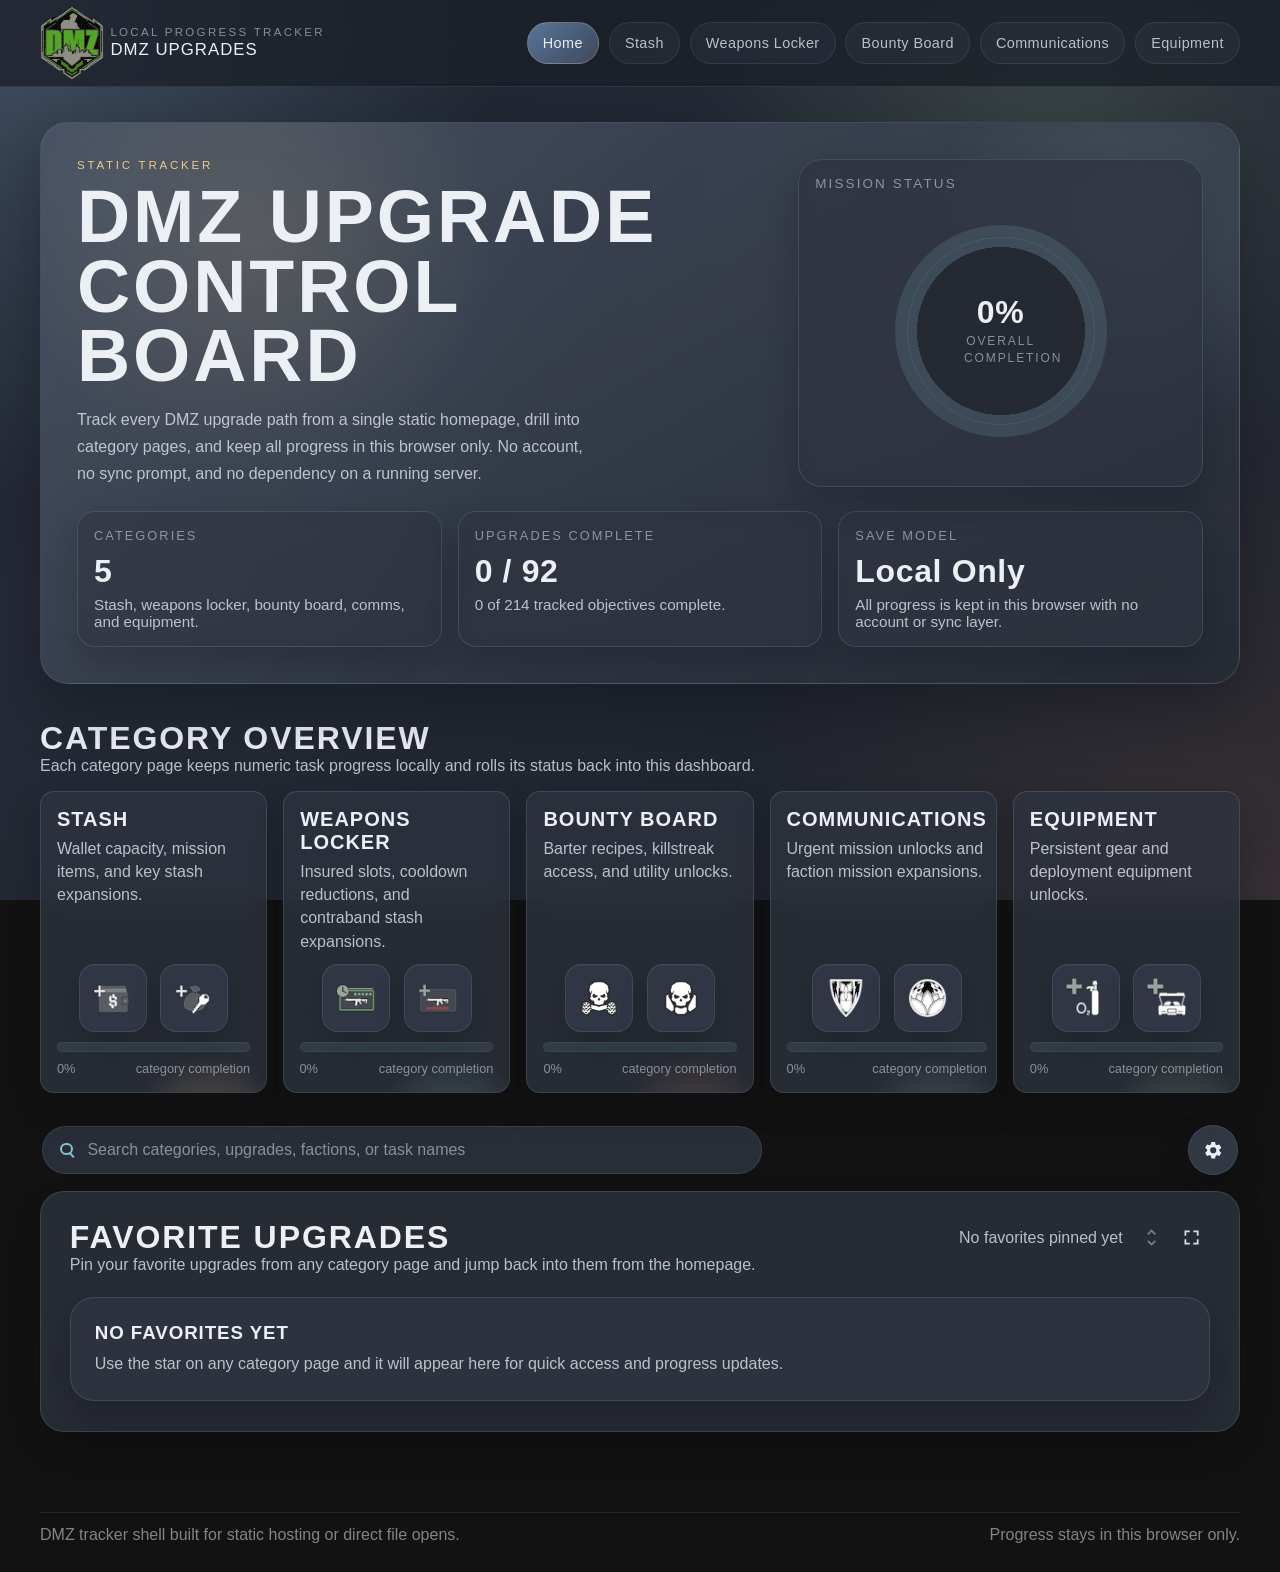
==== docs/index.html @ 74cd2156 "Add category overview section to enhance dashboard information" ====
<!doctype html>
<html lang="en">
  <head>
    <meta charset="utf-8">
    <meta name="viewport" content="width=device-width, initial-scale=1">
    <title>DMZ Upgrades Tracker</title>
    <meta name="description" content="Static DMZ upgrades tracker with local-only progress saved in localStorage.">
    <link rel="icon" type="image/png" href="./assets/images/dmz-logo-cropped.png">
    <link rel="stylesheet" href="./assets/styles.css">
    <script src="./assets/data/dmz-upgrades.js" defer></script>
    <script src="./assets/js/storage.js" defer></script>
    <script src="./assets/js/shared.js" defer></script>
    <script src="./assets/js/settings.js" defer></script>
    <script src="./assets/js/home.js" defer></script>
  </head>
  <body data-page="home">
    <div class="site-shell">
      <header class="site-header">
        <div class="shell-inner site-header__bar">
          <a class="brand" href="./index.html">
            <div class="brand__mark"><img src="./assets/images/dmz-logo-cropped.png" alt=""></div>
            <div>
              <p class="brand__eyebrow">Local progress tracker</p>
              <p class="brand__title">DMZ Upgrades</p>
            </div>
          </a>
          <nav class="site-nav" aria-label="Primary">
            <a class="site-nav__link is-active" href="./index.html">Home</a>
            <a class="site-nav__link" href="./stash.html">Stash</a>
            <a class="site-nav__link" href="./weapons-locker.html">Weapons Locker</a>
            <a class="site-nav__link" href="./bounty-board.html">Bounty Board</a>
            <a class="site-nav__link" href="./communications.html">Communications</a>
            <a class="site-nav__link" href="./equipment.html">Equipment</a>
          </nav>
        </div>
      </header>

      <main class="page">
        <div class="shell-inner">
          <section class="hero">
            <div class="hero__grid">
              <div>
                <p class="eyebrow">Static tracker</p>
                <h1 class="hero__title">DMZ Upgrade Control Board</h1>
                <p class="hero__copy">Track every DMZ upgrade path from a single static homepage, drill into category pages, and keep all progress in this browser only. No account, no sync prompt, and no dependency on a running server.</p>
              </div>
              <aside class="hero__panel">
                <p class="hero__panel-title">Mission status</p>
                <div id="overallMeter" class="meter"></div>
              </aside>
            </div>
            <div id="metricGrid" class="metric-grid"></div>
          </section>

          <section>
            <div class="section-heading">
              <div>
                <h2 class="section-heading__title">Category overview</h2>
                <p class="section-heading__copy">Each category page keeps numeric task progress locally and rolls its status back into this dashboard.</p>
              </div>
            </div>
            <div id="categoryGrid" class="category-grid"></div>
          </section>

          <div class="toolbar">
            <div class="toolbar__group">
              <label class="search-field" for="homeSearch">
                <span class="search-field__icon" aria-hidden="true"></span>
                <span class="visually-hidden">Search upgrades</span>
                <input id="homeSearch" type="search" placeholder="Search categories, upgrades, factions, or task names">
              </label>
            </div>
            <div class="toolbar__group">
              <button id="settingsButton" class="settings-trigger" type="button" aria-label="Open progress settings" aria-controls="settingsDialog" aria-haspopup="dialog">
                <span class="settings-trigger__icon" aria-hidden="true">
                  <svg viewBox="0 0 24 24" focusable="false">
                    <path d="M19.14 12.94c.04-.31.06-.63.06-.94s-.02-.63-.06-.94l2.03-1.58a.48.48 0 0 0 .11-.61l-1.92-3.32a.49.49 0 0 0-.58-.22l-2.39.96a7.03 7.03 0 0 0-1.63-.94L14.4 2.8a.49.49 0 0 0-.48-.38h-3.84a.49.49 0 0 0-.48.38l-.36 2.55c-.58.23-1.13.54-1.63.94l-2.39-.96a.49.49 0 0 0-.58.22L2.72 8.87a.48.48 0 0 0 .11.61l2.03 1.58c-.04.31-.06.63-.06.94s.02.63.06.94l-2.03 1.58a.48.48 0 0 0-.11.61l1.92 3.32c.13.22.39.31.58.22l2.39-.96c.5.4 1.05.72 1.63.94l.36 2.55c.04.24.24.38.48.38h3.84c.24 0 .44-.14.48-.38l.36-2.55c.58-.23 1.13-.54 1.63-.94l2.39.96c.19.09.45 0 .58-.22l1.92-3.32a.48.48 0 0 0-.11-.61l-2.03-1.58ZM12 15.6A3.6 3.6 0 1 1 12 8.4a3.6 3.6 0 0 1 0 7.2Z"></path>
                  </svg>
                </span>
              </button>
            </div>
          </div>

          <section class="panel favorites-panel">
            <div class="panel__header">
              <div>
                <h2 class="section-heading__title">Favorite upgrades</h2>
                <p class="section-heading__copy">Pin your favorite upgrades from any category page and jump back into them from the homepage.</p>
              </div>
              <div class="panel__header-actions">
                <div class="favorites-panel__search">
                  <label class="search-field" for="favoritesSearch">
                    <span class="search-field__icon" aria-hidden="true"></span>
                    <span class="visually-hidden">Search favorite upgrades</span>
                    <input id="favoritesSearch" type="search" placeholder="Search favorite upgrades, factions, or task names">
                  </label>
                </div>
                <p id="favoritesMeta" class="panel__copy"></p>
                <div id="favoritesPanelActions" class="panel__actions">
                  <button id="favoritesToggleAllButton" class="settings-trigger toggle-details-button" type="button" aria-controls="favoritesGrid" aria-label="Expand all visible favorite cards" title="Expand all visible favorite cards" data-state="expand">
                    <span class="settings-trigger__icon toggle-details-button__icon" aria-hidden="true">
                      <svg viewBox="0 0 24 24" focusable="false">
                        <path class="toggle-details-button__icon-expand" d="M12 5.41 15.59 9 17 7.59 12 2.59 7 7.59 8.41 9 12 5.41Zm0 13.18L8.41 15 7 16.41l5 5 5-5L15.59 15 12 18.59Z"></path>
                        <path class="toggle-details-button__icon-collapse" d="M7.56994 5.00001L6.50928 6.06067L11.9999 11.5536L17.4906 6.06067L16.43 5.00001L11.9999 9.43186L7.56994 5.00001ZM16.4298 19L17.4905 17.9394L11.9999 12.4465L6.5094 17.9394L7.57006 19L11.9999 14.5683L16.4298 19Z"></path>
                      </svg>
                    </span>
                  </button>
                  <button id="favoritesFullscreenButton" class="settings-trigger settings-trigger--fullscreen" type="button" aria-label="Toggle expanded favorites view" aria-controls="favoritesGrid" aria-pressed="false">
                    <span class="settings-trigger__icon" aria-hidden="true">
                      <svg viewBox="0 0 24 24" focusable="false">
                        <path d="M4 10V4h6v2H6v4H4Zm10-6h6v6h-2V6h-4V4ZM4 14h2v4h4v2H4v-6Zm14 4v-4h2v6h-6v-2h4Z"></path>
                      </svg>
                    </span>
                  </button>
                  <button id="favoritesLayoutButton" class="settings-trigger settings-trigger--layout" type="button" aria-label="Open fullscreen layout settings" title="Open fullscreen layout settings" aria-controls="favoritesLayoutDialog" aria-haspopup="dialog">
                    <span class="settings-trigger__icon" aria-hidden="true">
                      <svg viewBox="0 0 24 24" focusable="false">
                        <path d="M19.4 13c.05-.33.08-.66.08-1s-.03-.67-.08-1l2.11-1.65a.5.5 0 0 0 .12-.64l-2-3.46a.5.5 0 0 0-.61-.22l-2.48 1c-.52-.42-1.09-.75-1.7-.99l-.38-2.65a.5.5 0 0 0-.49-.39h-4a.5.5 0 0 0-.49.39l-.38 2.65c-.61.24-1.18.57-1.7.99l-2.48-1a.5.5 0 0 0-.61.22l-2 3.46a.5.5 0 0 0 .12.64L4.6 11c-.05.33-.08.66-.08 1s.03.67.08 1l-2.11 1.65a.5.5 0 0 0-.12.64l2 3.46c.14.24.43.34.68.23l2.48-1c.52.42 1.09.75 1.7.99l.38 2.65c.04.24.25.39.49.39h4c.24 0 .45-.15.49-.39l.38-2.65c.61-.24 1.18-.57 1.7-.99l2.48 1c.25.11.54.01.68-.23l2-3.46a.5.5 0 0 0-.12-.64L19.4 13ZM12 15.5A3.5 3.5 0 1 1 12 8.5a3.5 3.5 0 0 1 0 7Z"></path>
                      </svg>
                    </span>
                  </button>
                </div>
              </div>
            </div>
            <div id="favoritesGrid" class="match-grid"></div>
          </section>

          <section id="searchResultsSection" class="panel" hidden>
            <div class="panel__header">
              <div>
                <h2 class="section-heading__title">Search results</h2>
                <p class="section-heading__copy">Jump directly to the matching upgrade card.</p>
              </div>
              <p id="searchResultsMeta" class="panel__copy"></p>
            </div>
            <div id="searchResults" class="match-grid"></div>
          </section>

          <noscript class="no-script">This tracker needs JavaScript to render the data and save your local progress.</noscript>
        </div>
      </main>

      <footer class="footer">
        <div class="shell-inner footer__inner">
          <div>DMZ tracker shell built for static hosting or direct file opens.</div>
          <div>Progress stays in this browser only.</div>
        </div>
      </footer>
    </div>
  </body>
</html>
---- docs/assets/styles.css ----
:root {
  --nord0: #2e3440;
  --nord1: #3b4252;
  --nord2: #434c5e;
  --nord3: #4c566a;
  --nord4: #d8dee9;
  --nord5: #e5e9f0;
  --nord6: #eceff4;
  --nord7: #8fbcbb;
  --nord8: #88c0d0;
  --nord9: #81a1c1;
  --nord10: #5e81ac;
  --nord11: #bf616a;
  --nord12: #d08770;
  --nord13: #ebcb8b;
  --nord14: #a3be8c;
  --nord15: #b48ead;
  --panel: rgba(46, 52, 64, 0.76);
  --panel-strong: rgba(41, 46, 56, 0.9);
  --panel-outline: rgba(136, 192, 208, 0.18);
  --text-main: var(--nord6);
  --text-soft: rgba(229, 233, 240, 0.78);
  --text-muted: rgba(216, 222, 233, 0.56);
  --success: var(--nord14);
  --warning: var(--nord13);
  --danger: var(--nord11);
  --shadow-lg: 0 20px 60px rgba(11, 14, 21, 0.42);
  --shadow-md: 0 16px 32px rgba(11, 14, 21, 0.24);
  --radius-lg: 24px;
  --radius-md: 18px;
  --radius-sm: 12px;
  --header-height: 86px;
}

* {
  box-sizing: border-box;
}

html {
  color-scheme: dark;
  scroll-behavior: smooth;
}

body {
  margin: 0;
  min-height: 100vh;
  color: var(--text-main);
  font-family: Bahnschrift, "Segoe UI Variable", "Segoe UI", sans-serif;
  background:
    radial-gradient(circle at top left, rgba(129, 161, 193, 0.34), transparent 32%),
    radial-gradient(circle at 82% 18%, rgba(163, 190, 140, 0.18), transparent 28%),
    radial-gradient(circle at bottom right, rgba(208, 135, 112, 0.14), transparent 36%),
    linear-gradient(155deg, #1f2530 0%, #252b37 42%, #1c2028 100%);
  background-attachment: fixed;
}

body::before {
  content: "";
  position: fixed;
  inset: 0;
  pointer-events: none;
  background:
    linear-gradient(rgba(255, 255, 255, 0.025) 1px, transparent 1px),
    linear-gradient(90deg, rgba(255, 255, 255, 0.025) 1px, transparent 1px);
  background-size: 30px 30px;
  mask-image: radial-gradient(circle at center, black 42%, transparent 92%);
  opacity: 0.24;
}

a {
  color: inherit;
  text-decoration: none;
}

button,
input {
  font: inherit;
}

button {
  cursor: pointer;
}

img {
  max-width: 100%;
}

.site-shell {
  position: relative;
  z-index: 1;
}

.shell-inner {
  width: min(1200px, calc(100vw - 2rem));
  margin: 0 auto;
}

.site-header {
  position: sticky;
  top: 0;
  z-index: 40;
  backdrop-filter: blur(18px);
  background: rgba(25, 30, 38, 0.72);
  border-bottom: 1px solid rgba(136, 192, 208, 0.14);
}

.site-header__bar {
  min-height: var(--header-height);
  display: flex;
  align-items: center;
  justify-content: space-between;
  gap: 1rem;
}

.brand {
  display: flex;
  align-items: center;
  gap: 0.4rem;
}

.brand__mark {
  width: 64px;
  height: 75px;
  display: flex;
  align-items: center;
  justify-content: center;
  flex-shrink: 0;
}

.brand__mark img {
  display: block;
  width: 100%;
  height: 100%;
  object-fit: contain;
}

.brand__eyebrow {
  margin: 0;
  font-size: 0.72rem;
  letter-spacing: 0.2em;
  text-transform: uppercase;
  color: var(--text-muted);
}

.brand__title {
  margin: 0.1rem 0 0;
  font-size: 1.05rem;
  letter-spacing: 0.06em;
  text-transform: uppercase;
}

.site-nav {
  display: flex;
  flex-wrap: wrap;
  justify-content: flex-end;
  gap: 0.6rem;
}

.site-nav__link {
  padding: 0.75rem 0.95rem;
  border-radius: 999px;
  border: 1px solid rgba(136, 192, 208, 0.12);
  color: var(--text-soft);
  font-size: 0.9rem;
  letter-spacing: 0.03em;
  background: rgba(59, 66, 82, 0.26);
  transition: transform 0.2s ease, border-color 0.2s ease, background 0.2s ease;
}

.site-nav__link:hover,
.site-nav__link:focus-visible {
  transform: translateY(-1px);
  border-color: rgba(143, 188, 187, 0.42);
  background: rgba(67, 76, 94, 0.72);
  outline: none;
}

.site-nav__link.is-active {
  background: linear-gradient(135deg, rgba(94, 129, 172, 0.88), rgba(67, 76, 94, 0.94));
  color: var(--nord6);
  border-color: rgba(235, 203, 139, 0.26);
}

.nav-toggle {
  display: none;
  width: 3rem;
  height: 3rem;
  padding: 0;
  border: 1px solid rgba(136, 192, 208, 0.16);
  border-radius: 16px;
  align-items: center;
  justify-content: center;
  color: var(--text-main);
  background: rgba(59, 66, 82, 0.82);
  box-shadow: var(--shadow-md);
  transition: transform 0.18s ease, border-color 0.18s ease, background 0.18s ease, box-shadow 0.18s ease;
}

.nav-toggle:hover,
.nav-toggle:focus-visible {
  transform: translateY(-1px);
  border-color: rgba(143, 188, 187, 0.42);
  background: rgba(67, 76, 94, 0.94);
  box-shadow: 0 18px 32px rgba(11, 14, 21, 0.28);
  outline: none;
}

.nav-toggle__bars {
  width: 1.15rem;
  display: grid;
  gap: 0.26rem;
}

.nav-toggle__bars span {
  display: block;
  width: 100%;
  height: 2px;
  border-radius: 999px;
  background: currentColor;
  transition: transform 0.18s ease, opacity 0.18s ease;
}

.site-header.is-nav-open .nav-toggle__bars span:nth-child(1) {
  transform: translateY(0.39rem) rotate(45deg);
}

.site-header.is-nav-open .nav-toggle__bars span:nth-child(2) {
  opacity: 0;
}

.site-header.is-nav-open .nav-toggle__bars span:nth-child(3) {
  transform: translateY(-0.39rem) rotate(-45deg);
}

.page {
  padding: 2.2rem 0 4rem;
}

body.is-favorites-fullscreen .page {
  padding: 1.2rem 0 1.5rem;
}

body.is-favorites-fullscreen .page > .shell-inner {
  width: calc(100vw - 1rem);
  max-width: none;
}

body.is-favorites-fullscreen .page > .shell-inner > section:not(.favorites-panel) {
  display: none;
}

body.is-favorites-fullscreen .footer {
  display: none;
}

.hero {
  position: relative;
  overflow: hidden;
  padding: 2.25rem;
  border-radius: calc(var(--radius-lg) + 4px);
  background:
    linear-gradient(150deg, rgba(67, 76, 94, 0.9), rgba(37, 42, 52, 0.92)),
    linear-gradient(90deg, rgba(136, 192, 208, 0.18), rgba(235, 203, 139, 0.08));
  border: 1px solid rgba(136, 192, 208, 0.18);
  box-shadow: var(--shadow-lg);
  animation: rise-in 0.65s ease both;
}

.hero::after {
  content: "";
  position: absolute;
  inset: 0;
  background:
    radial-gradient(circle at 18% 22%, rgba(235, 203, 139, 0.14), transparent 22%),
    radial-gradient(circle at 92% 18%, rgba(143, 188, 187, 0.16), transparent 18%),
    linear-gradient(120deg, rgba(255, 255, 255, 0.04), transparent 48%);
  pointer-events: none;
}

.hero__grid {
  position: relative;
  z-index: 1;
  display: grid;
  grid-template-columns: minmax(0, 1.55fr) minmax(280px, 0.9fr);
  gap: 1.5rem;
}

.eyebrow {
  margin: 0;
  color: var(--nord13);
  text-transform: uppercase;
  letter-spacing: 0.24em;
  font-size: 0.72rem;
}

.hero__title {
  margin: 0.7rem 0 0;
  max-width: 16ch;
  font-size: clamp(2.4rem, 6vw, 4.6rem);
  line-height: 0.94;
  letter-spacing: 0.04em;
  text-transform: uppercase;
}

.hero__copy {
  max-width: 58ch;
  margin: 1rem 0 0;
  color: var(--text-soft);
  font-size: 1rem;
  line-height: 1.7;
}

.hero__note {
  display: inline-flex;
  margin-top: 1.25rem;
  padding: 0.55rem 0.8rem;
  border-radius: 999px;
  background: rgba(191, 97, 106, 0.1);
  border: 1px solid rgba(191, 97, 106, 0.22);
  font-size: 0.85rem;
  color: var(--text-soft);
}

.hero__panel,
.panel,
.metric-card,
.category-card,
.group-card,
.match-card,
.empty-state {
  background: var(--panel);
  border: 1px solid var(--panel-outline);
  box-shadow: var(--shadow-md);
  backdrop-filter: blur(14px);
}

.hero__panel {
  padding: 1rem;
  border-radius: var(--radius-lg);
  display: grid;
  align-content: start;
  align-self: start;
}

body[data-page="home"] .hero__panel {
  align-self: stretch;
  grid-template-rows: auto 1fr;
  justify-items: center;
}

body[data-page="home"] .hero__panel-title {
  justify-self: start;
}

body[data-page="home"] .hero__panel .meter {
  align-self: center;
  margin: 0 auto;
}

.hero__panel-title,
.panel__title,
.group-card__title {
  margin: 0;
  font-size: 0.84rem;
  letter-spacing: 0.16em;
  text-transform: uppercase;
  color: var(--text-muted);
}

.hero__panel-copy,
.panel__copy {
  margin: 0;
  line-height: 1.6;
  color: var(--text-soft);
}

.meter {
  --progress: 0%;
  position: relative;
  width: min(100%, 212px);
  aspect-ratio: 1;
  margin: 0 auto;
  border-radius: 50%;
  display: grid;
  place-items: center;
  background:
    radial-gradient(circle at center, rgba(36, 41, 50, 0.98) 0 56%, transparent 56% 100%),
    conic-gradient(var(--nord13) var(--progress), rgba(136, 192, 208, 0.16) 0);
}

.meter::before {
  content: "";
  position: absolute;
  inset: 12px;
  border-radius: 50%;
  border: 1px solid rgba(136, 192, 208, 0.12);
}

.meter__content {
  position: relative;
  z-index: 1;
  width: min(72%, 150px);
  display: grid;
  justify-items: center;
  gap: 0.35rem;
  text-align: center;
}

.meter__value {
  font-size: 2rem;
  font-weight: 700;
  line-height: 1;
  letter-spacing: 0.02em;
}

.meter__label {
  display: block;
  max-width: 11ch;
  color: var(--text-muted);
  font-size: 0.75rem;
  line-height: 1.35;
  letter-spacing: 0.16em;
  text-transform: uppercase;
}

.metric-grid {
  display: grid;
  grid-template-columns: repeat(3, minmax(0, 1fr));
  gap: 1rem;
  margin-top: 1.5rem;
}

.metric-card {
  padding: 1rem;
  border-radius: var(--radius-md);
  animation: rise-in 0.6s ease both;
}

.metric-card:nth-child(2) {
  animation-delay: 0.06s;
}

.metric-card:nth-child(3) {
  animation-delay: 0.12s;
}

.metric-card__label {
  display: block;
  margin-bottom: 0.6rem;
  color: var(--text-muted);
  font-size: 0.8rem;
  text-transform: uppercase;
  letter-spacing: 0.16em;
}

.metric-card__value {
  font-size: clamp(1.5rem, 3vw, 2rem);
  font-weight: 700;
  letter-spacing: 0.02em;
}

.metric-card__detail {
  margin-top: 0.4rem;
  color: var(--text-soft);
  font-size: 0.95rem;
}

.toolbar {
  display: flex;
  flex-wrap: wrap;
  align-items: center;
  justify-content: space-between;
  gap: 1rem;
  margin-top: 1.5rem;
}

body[data-page="home"] .toolbar,
body[data-page="category"] .toolbar {
  gap: 1.25rem 1.5rem;
  margin-top: 2rem;
  margin-bottom: 1rem;
  padding-inline: 0.15rem;
}

body.is-favorites-fullscreen .toolbar {
  display: none;
}

.toolbar__group {
  display: flex;
  flex-wrap: wrap;
  gap: 0.8rem;
  align-items: center;
}

body[data-page="home"] .toolbar__group,
body[data-page="category"] .toolbar__group {
  gap: 1rem;
}

body[data-page="home"] .toolbar__group:first-child,
body[data-page="category"] .toolbar__group:first-child {
  flex: 1 1 auto;
  min-width: min(420px, 100%);
}

body[data-page="home"] .search-field,
body[data-page="category"] .search-field {
  flex: 1 1 auto;
  width: 100%;
  max-width: 720px;
  min-width: 0;
}

.search-field {
  display: flex;
  align-items: center;
  min-width: min(100%, 360px);
  gap: 0.75rem;
  padding: 0.9rem 1rem;
  border-radius: 999px;
  background: rgba(46, 52, 64, 0.82);
  border: 1px solid rgba(136, 192, 208, 0.14);
}

.search-field__icon {
  position: relative;
  flex: 0 0 1rem;
  width: 1rem;
  height: 1rem;
}

.search-field__icon::before,
.search-field__icon::after {
  content: "";
  position: absolute;
}

.search-field__icon::before {
  inset: 0.05rem 0.18rem 0.18rem 0.05rem;
  border: 2px solid var(--nord8);
  border-radius: 50%;
}

.search-field__icon::after {
  width: 0.45rem;
  height: 2px;
  right: 0;
  bottom: 0.1rem;
  border-radius: 999px;
  background: var(--nord8);
  transform: rotate(45deg);
  transform-origin: center;
}

.search-field input {
  width: 100%;
  border: 0;
  padding: 0;
  color: var(--text-main);
  background: transparent;
  outline: none;
}

.search-field input::placeholder {
  color: var(--text-muted);
}

.button {
  border: 0;
  border-radius: 999px;
  padding: 0.9rem 1.2rem;
  font-weight: 700;
  letter-spacing: 0.06em;
  text-transform: uppercase;
  transition: transform 0.18s ease, box-shadow 0.18s ease, background 0.18s ease;
}

.button:hover,
.button:focus-visible {
  transform: translateY(-1px);
  outline: none;
}

.button--primary {
  color: var(--nord0);
  background: linear-gradient(135deg, var(--nord13), #f0d899);
  box-shadow: 0 10px 26px rgba(235, 203, 139, 0.24);
}

.button--ghost {
  color: var(--text-main);
  background: rgba(67, 76, 94, 0.9);
  border: 1px solid rgba(136, 192, 208, 0.16);
}

.button--danger {
  color: var(--text-main);
  background: linear-gradient(135deg, rgba(191, 97, 106, 0.92), rgba(140, 73, 81, 0.94));
  box-shadow: 0 10px 26px rgba(191, 97, 106, 0.16);
}

.button--small {
  padding: 0.55rem 0.85rem;
  font-size: 0.76rem;
}

.favorites-panel .panel__actions .settings-trigger,
.category-groups-panel .panel__actions .settings-trigger {
  border: 0;
  width: 2.35rem;
  height: 2.35rem;
  flex: 0 0 auto;
  border-radius: 999px;
  display: grid;
  place-items: center;
  color: var(--text-soft);
  background: transparent;
  box-shadow: none;
  transition: transform 140ms ease, background-color 140ms ease, box-shadow 140ms ease;
}

.favorites-panel .panel__actions .settings-trigger:hover,
.favorites-panel .panel__actions .settings-trigger:focus-visible,
.category-groups-panel .panel__actions .settings-trigger:hover,
.category-groups-panel .panel__actions .settings-trigger:focus-visible {
  transform: translateY(-1px) scale(1.04);
  border-color: transparent;
  background: rgba(46, 52, 64, 0.22);
  box-shadow: 0 0 0 1px rgba(136, 192, 208, 0.14);
  outline: none;
}

.favorites-panel .panel__actions .settings-trigger__icon,
.category-groups-panel .panel__actions .settings-trigger__icon,
.toggle-details-button__icon {
  display: block;
  width: 1.32rem;
  height: 1.32rem;
  color: rgba(236, 239, 244, 0.92);
  transition: color 140ms ease, filter 140ms ease;
}

.toggle-details-button__icon svg {
  width: 100%;
  height: 100%;
  display: block;
  fill: currentColor;
}

.toggle-details-button__icon-collapse {
  display: none;
}

.favorites-panel .panel__actions .settings-trigger:hover .settings-trigger__icon,
.favorites-panel .panel__actions .settings-trigger:focus-visible .settings-trigger__icon,
.category-groups-panel .panel__actions .settings-trigger:hover .settings-trigger__icon,
.category-groups-panel .panel__actions .settings-trigger:focus-visible .settings-trigger__icon {
  color: rgba(236, 239, 244, 0.96);
}

.toggle-details-button[data-state="collapse"] .toggle-details-button__icon {
  color: rgba(236, 239, 244, 0.92);
  filter: none;
}

.settings-trigger.toggle-details-button:hover .toggle-details-button__icon,
.settings-trigger.toggle-details-button:focus-visible .toggle-details-button__icon {
  color: rgba(236, 239, 244, 0.96);
}

.settings-trigger.toggle-details-button[data-state="collapse"]:hover .toggle-details-button__icon,
.settings-trigger.toggle-details-button[data-state="collapse"]:focus-visible .toggle-details-button__icon {
  color: rgba(236, 239, 244, 0.96);
}

.toggle-details-button[data-state="collapse"] .toggle-details-button__icon-expand {
  display: none;
}

.toggle-details-button[data-state="collapse"] .toggle-details-button__icon-collapse {
  display: block;
}

.toggle-details-button:disabled {
  opacity: 0.45;
  cursor: default;
  pointer-events: none;
  transform: none;
  background: transparent;
  box-shadow: none;
}

body.has-modal-open {
  overflow: hidden;
}

.settings-trigger {
  width: 3.1rem;
  height: 3.1rem;
  padding: 0;
  border: 1px solid rgba(136, 192, 208, 0.16);
  border-radius: 999px;
  display: inline-flex;
  align-items: center;
  justify-content: center;
  color: var(--text-main);
  background: rgba(59, 66, 82, 0.78);
  box-shadow: var(--shadow-md);
  transition: transform 0.18s ease, border-color 0.18s ease, background 0.18s ease, box-shadow 0.18s ease;
}

.settings-trigger:hover,
.settings-trigger:focus-visible {
  transform: translateY(-1px) rotate(10deg);
  border-color: rgba(143, 188, 187, 0.42);
  background: rgba(67, 76, 94, 0.94);
  box-shadow: 0 18px 32px rgba(11, 14, 21, 0.28);
  outline: none;
}

.settings-trigger--fullscreen:hover,
.settings-trigger--fullscreen:focus-visible,
.settings-trigger--fullscreen.is-active:hover,
.settings-trigger--fullscreen.is-active:focus-visible {
  transform: translateY(-1px) scale(1.02);
}

.settings-trigger--fullscreen.is-active {
  color: var(--nord13);
  border-color: rgba(235, 203, 139, 0.3);
  background: linear-gradient(135deg, rgba(94, 129, 172, 0.24), rgba(59, 66, 82, 0.94));
  box-shadow: 0 20px 34px rgba(11, 14, 21, 0.34);
}

#favoritesLayoutButton {
  display: none;
}

.settings-trigger--layout {
  color: var(--nord8);
  border-color: rgba(136, 192, 208, 0.22);
  background: rgba(49, 59, 74, 0.82);
}

.settings-trigger--layout:hover,
.settings-trigger--layout:focus-visible {
  transform: translateY(-1px) scale(1.02);
  border-color: rgba(136, 192, 208, 0.42);
  background: rgba(67, 76, 94, 0.94);
  box-shadow: 0 18px 32px rgba(11, 14, 21, 0.28);
}

body.is-favorites-fullscreen #settingsButton {
  display: none;
}

body.is-favorites-fullscreen #favoritesLayoutButton {
  display: inline-flex;
}

.settings-trigger__icon {
  width: 1.28rem;
  height: 1.28rem;
  display: block;
}

.settings-trigger__icon svg {
  width: 100%;
  height: 100%;
  display: block;
  fill: currentColor;
}

.settings-dialog {
  width: min(540px, calc(100vw - 1.5rem));
  padding: 0;
  border: 0;
  color: var(--text-main);
  background: transparent;
}

.settings-dialog::backdrop {
  background: rgba(15, 18, 24, 0.78);
  backdrop-filter: blur(12px);
}

.settings-dialog__panel {
  padding: 1.1rem;
  border-radius: 20px;
  border: 1px solid rgba(136, 192, 208, 0.18);
  background:
    radial-gradient(circle at top right, rgba(129, 161, 193, 0.18), transparent 34%),
    linear-gradient(180deg, rgba(46, 52, 64, 0.98), rgba(41, 46, 56, 0.98));
  box-shadow: var(--shadow-lg);
  animation: rise-in 0.24s ease both;
}

.settings-dialog__header {
  display: flex;
  align-items: flex-start;
  justify-content: space-between;
  gap: 0.8rem;
}

.settings-dialog__eyebrow {
  margin: 0;
  color: var(--nord13);
  font-size: 0.72rem;
  letter-spacing: 0.22em;
  text-transform: uppercase;
}

.settings-dialog__title {
  margin: 0.2rem 0 0;
  font-size: 1rem;
  letter-spacing: 0.06em;
  text-transform: uppercase;
}

.settings-dialog__close {
  width: 2.35rem;
  height: 2.35rem;
  padding: 0;
  border: 1px solid rgba(136, 192, 208, 0.14);
  border-radius: 999px;
  display: inline-flex;
  align-items: center;
  justify-content: center;
  color: var(--text-main);
  background: rgba(67, 76, 94, 0.72);
  font-size: 1.35rem;
  line-height: 1;
  transition: transform 0.18s ease, border-color 0.18s ease, background 0.18s ease;
}

.settings-dialog__close:hover,
.settings-dialog__close:focus-visible {
  transform: translateY(-1px);
  border-color: rgba(143, 188, 187, 0.34);
  background: rgba(76, 86, 106, 0.9);
  outline: none;
}

.settings-dialog__copy {
  margin: 0.7rem 0 0;
  color: var(--text-soft);
  line-height: 1.55;
}

.settings-dialog__summary {
  display: flex;
  flex-wrap: wrap;
  gap: 0.55rem;
  margin-top: 0.8rem;
}

.settings-dialog__stat {
  display: inline-flex;
  align-items: center;
  padding: 0.38rem 0.62rem;
  border-radius: 999px;
  border: 1px solid rgba(136, 192, 208, 0.1);
  background: rgba(46, 52, 64, 0.72);
  color: var(--text-muted);
  font-size: 0.72rem;
  letter-spacing: 0.12em;
  text-transform: uppercase;
}

.settings-dialog__feedback {
  margin: 0.85rem 0 0;
  padding: 0.8rem 0.9rem;
  border-radius: var(--radius-sm);
  border: 1px solid rgba(136, 192, 208, 0.16);
  background: rgba(59, 66, 82, 0.64);
  color: var(--text-main);
}

.settings-dialog__feedback.is-success {
  border-color: rgba(163, 190, 140, 0.36);
  background: rgba(76, 94, 64, 0.58);
}

.settings-dialog__feedback.is-warning {
  border-color: rgba(235, 203, 139, 0.34);
  background: rgba(97, 83, 54, 0.52);
}

.settings-dialog__feedback.is-error {
  border-color: rgba(191, 97, 106, 0.36);
  background: rgba(95, 52, 58, 0.62);
}

.settings-dialog__grid {
  display: grid;
  gap: 0.75rem;
  margin-top: 0.85rem;
}

.settings-dialog__card {
  padding: 0.9rem;
  border-radius: 16px;
  border: 1px solid rgba(136, 192, 208, 0.1);
  background: rgba(59, 66, 82, 0.28);
}

.settings-dialog__card--danger {
  border-color: rgba(191, 97, 106, 0.16);
  background: linear-gradient(180deg, rgba(76, 53, 60, 0.22), rgba(59, 66, 82, 0.28));
}

.settings-dialog__card-title {
  margin: 0;
  font-size: 0.8rem;
  letter-spacing: 0.12em;
  text-transform: uppercase;
}

.settings-dialog__card-copy,
.settings-dialog__confirm-copy {
  margin: 0.5rem 0 0;
  color: var(--text-soft);
  line-height: 1.5;
}

.settings-dialog__action-row {
  display: flex;
  flex-wrap: wrap;
  align-items: center;
  gap: 0.65rem;
  margin-top: 0.75rem;
}

.settings-dialog__action-row--stack {
  align-items: flex-start;
}

.settings-dialog__meta {
  flex: 1 1 180px;
  color: var(--text-muted);
  font-size: 0.88rem;
  line-height: 1.45;
}

.settings-dialog__confirm {
  margin-top: 0.8rem;
  padding-top: 0.8rem;
  border-top: 1px solid rgba(136, 192, 208, 0.14);
}

.settings-dialog__confirm--danger {
  border-top-color: rgba(191, 97, 106, 0.22);
}

.settings-dialog .button {
  display: inline-flex;
  align-items: center;
  justify-content: center;
  padding: 0.78rem 1rem;
  font-size: 0.82rem;
  letter-spacing: 0.05em;
}

.settings-dialog .button--small {
  padding: 0.52rem 0.8rem;
  font-size: 0.74rem;
}

.settings-dialog__button--danger {
  color: rgba(236, 239, 244, 0.9);
  background: rgba(95, 52, 58, 0.38);
  border: 1px solid rgba(191, 97, 106, 0.24);
  box-shadow: none;
}

.settings-dialog__button--danger:hover,
.settings-dialog__button--danger:focus-visible {
  background: rgba(115, 60, 69, 0.56);
  border-color: rgba(191, 97, 106, 0.38);
}

.layout-settings-dialog__field {
  display: grid;
  gap: 0.45rem;
  margin-top: 0.75rem;
}

.layout-settings-dialog__label {
  font-size: 0.76rem;
  letter-spacing: 0.12em;
  text-transform: uppercase;
  color: var(--text-muted);
}

.layout-settings-dialog__number {
  width: min(100%, 124px);
  padding: 0.72rem 0.8rem;
  border-radius: 12px;
  border: 1px solid rgba(136, 192, 208, 0.14);
  color: var(--text-main);
  background: rgba(31, 37, 48, 0.94);
}

.layout-settings-dialog__number:focus-visible {
  outline: 2px solid rgba(235, 203, 139, 0.42);
  outline-offset: 2px;
}

.layout-settings-dialog__toggle {
  display: flex;
  align-items: flex-start;
  gap: 0.8rem;
  margin-top: 0.75rem;
}

.layout-settings-dialog__checkbox {
  width: 1.05rem;
  height: 1.05rem;
  margin: 0.15rem 0 0;
  accent-color: var(--nord8);
}

.layout-settings-dialog__toggle-copy {
  display: grid;
  gap: 0.2rem;
}

.layout-settings-dialog__hint,
.layout-settings-dialog__note {
  color: var(--text-soft);
  line-height: 1.5;
}

.layout-settings-dialog__note {
  margin: 0.85rem 0 0;
  color: var(--text-muted);
  font-size: 0.86rem;
}

.section-heading {
  display: flex;
  flex-wrap: wrap;
  align-items: end;
  justify-content: space-between;
  gap: 1rem;
  margin: 2.25rem 0 1rem;
}

.section-heading__title {
  margin: 0;
  font-size: clamp(1.4rem, 2.8vw, 2rem);
  text-transform: uppercase;
  letter-spacing: 0.06em;
}

.section-heading__copy {
  margin: 0;
  color: var(--text-soft);
}

.category-grid {
  display: grid;
  grid-template-columns: repeat(auto-fit, minmax(220px, 1fr));
  gap: 1rem;
}

.category-card,
.match-card,
.group-card,
.empty-state {
  position: relative;
  overflow: hidden;
  border-radius: var(--radius-lg);
}

.category-card {
  display: grid;
  grid-template-rows: minmax(6.5rem, 1fr) auto;
  gap: 0.7rem;
  padding: 1rem;
  min-height: 214px;
  align-content: start;
  border-radius: 14px;
  animation: rise-in 0.6s ease both;
  transition: transform 0.22s ease, border-color 0.22s ease, box-shadow 0.22s ease, background 0.22s ease;
}

.category-card:nth-child(2) {
  animation-delay: 0.05s;
}

.category-card:nth-child(3) {
  animation-delay: 0.1s;
}

.category-card:nth-child(4) {
  animation-delay: 0.15s;
}

.category-card:nth-child(5) {
  animation-delay: 0.2s;
}

.category-card::after {
  content: "";
  position: absolute;
  inset: auto -10% -40% 38%;
  height: 160px;
  background: radial-gradient(circle, color-mix(in srgb, var(--card-accent) 32%, transparent), transparent 68%);
  opacity: 0.9;
  pointer-events: none;
  transition: opacity 0.22s ease, transform 0.22s ease;
}

.category-card:hover,
.category-card:focus-visible {
  transform: translateY(-4px);
  border-color: color-mix(in srgb, var(--card-accent) 42%, rgba(136, 192, 208, 0.18));
  box-shadow: 0 22px 42px rgba(11, 14, 21, 0.34);
  background: color-mix(in srgb, var(--panel) 88%, var(--card-accent) 12%);
  outline: none;
}

.category-card:hover::after,
.category-card:focus-visible::after {
  opacity: 1;
  transform: scale(1.08);
}

.category-card.is-muted {
  opacity: 0.5;
}

.category-card__badge {
  width: 58px;
  height: 58px;
  border-radius: 18px;
  display: grid;
  place-items: center;
  font-size: 1rem;
  font-weight: 700;
  letter-spacing: 0.1em;
  color: var(--nord0);
  background: linear-gradient(140deg, var(--card-accent), rgba(236, 239, 244, 0.92));
  box-shadow: 0 16px 36px rgba(0, 0, 0, 0.2);
}

.category-card__icons {
  display: flex;
  flex-wrap: wrap;
  justify-content: center;
  gap: 0.85rem;
  align-items: center;
  min-height: 4.25rem;
  width: 100%;
}

.category-card__icon {
  width: 4.25rem;
  height: 4.25rem;
  padding: 0.82rem;
  border-radius: 16px;
  background: rgba(59, 66, 82, 0.5);
  border: 1px solid rgba(136, 192, 208, 0.16);
  box-shadow: inset 0 1px 0 rgba(236, 239, 244, 0.04), 0 14px 28px rgba(11, 14, 21, 0.18);
  transition: transform 0.22s ease, border-color 0.22s ease, background 0.22s ease;
}

.category-card:hover .category-card__icon,
.category-card:focus-visible .category-card__icon {
  transform: translateY(-2px);
  border-color: color-mix(in srgb, var(--card-accent) 36%, rgba(136, 192, 208, 0.16));
  background: color-mix(in srgb, rgba(59, 66, 82, 0.5) 80%, var(--card-accent) 20%);
}

.category-card__eyebrow,
.chip {
  display: inline-flex;
  align-items: center;
  gap: 0.45rem;
  width: fit-content;
  padding: 0.38rem 0.62rem;
  border-radius: 999px;
  font-size: 0.76rem;
  letter-spacing: 0.12em;
  text-transform: uppercase;
}

.category-card__eyebrow {
  color: var(--card-accent);
  background: rgba(59, 66, 82, 0.78);
}

.category-card__title,
.match-card__title,
.upgrade-card__title {
  margin: 0;
  line-height: 1.15;
  text-transform: uppercase;
  letter-spacing: 0.05em;
}

.category-card__title {
  font-size: 1.25rem;
}

.category-card__summary,
.match-card__copy,
.upgrade-card__meta,
.group-card__copy,
.task-row__subtitle,
.empty-state__copy {
  margin: 0;
  color: var(--text-soft);
  line-height: 1.6;
}

.category-card__summary {
  max-width: 28ch;
  line-height: 1.45;
}

.category-card__copy {
  display: grid;
  gap: 0.35rem;
  align-content: start;
}

.category-card__footer {
  display: grid;
  grid-template-rows: auto auto;
  gap: 0.65rem;
  align-content: end;
  align-self: end;
}

.progress-track {
  position: relative;
  overflow: hidden;
  height: 10px;
  border-radius: 999px;
  background: rgba(136, 192, 208, 0.12);
  border: 1px solid rgba(136, 192, 208, 0.08);
}

.progress-track--small {
  height: 8px;
}

.progress-track__fill {
  height: 100%;
  width: 0;
  border-radius: inherit;
  background: linear-gradient(90deg, var(--nord7), var(--nord13));
}

.progress-track__text {
  display: flex;
  justify-content: space-between;
  gap: 0.75rem;
  margin-top: 0.55rem;
  font-size: 0.8rem;
  color: var(--text-muted);
}

.panel {
  padding: 1.2rem;
  border-radius: var(--radius-lg);
}

.panel__header {
  display: flex;
  flex-wrap: wrap;
  align-items: flex-end;
  justify-content: space-between;
  gap: 0.8rem;
  margin-bottom: 1rem;
}

.panel__header-actions {
  display: flex;
  flex-wrap: wrap;
  align-items: center;
  justify-content: flex-end;
  gap: 0.85rem;
  margin-left: auto;
}

.panel__actions {
  display: inline-flex;
  flex-wrap: wrap;
  align-items: center;
  gap: 0.12rem;
}

.match-grid,
.group-stack {
  display: grid;
  gap: 1rem;
}

.favorites-panel {
  padding: 1.7rem 1.8rem 1.85rem;
}

.favorites-panel .panel__header {
  align-items: flex-start;
  margin-bottom: 1.45rem;
}

.favorites-panel #favoritesMeta {
  margin-top: 0;
  white-space: nowrap;
}

.favorites-panel .panel__header-actions {
  align-items: center;
  gap: 0.65rem;
  text-align: right;
}

.favorites-panel .panel__actions {
  justify-content: flex-end;
}

.category-groups-panel {
  padding: 1.35rem 1.4rem 1.45rem;
}

.category-groups-panel .panel__header {
  align-items: center;
  margin-bottom: 1.15rem;
}

.category-groups-panel #filterMeta {
  margin-top: 0;
  white-space: nowrap;
}

.favorites-panel__search {
  display: none;
  flex: 1 1 380px;
  min-width: min(100%, 320px);
}

.favorites-panel__search .search-field {
  width: min(100%, 440px);
  max-width: none;
}

.favorites-panel .match-grid {
  grid-template-columns: 1fr;
  gap: 1.4rem;
}

body[data-page="category"] .group-stack {
  gap: 1.2rem;
  margin-top: 0.35rem;
}

.match-grid {
  grid-template-columns: repeat(auto-fit, minmax(260px, 1fr));
}

.match-card,
.group-card {
  padding: 1rem;
}

.favorite-card {
  display: block;
  padding: 1.55rem 1.65rem;
}

.favorite-card__summary {
  display: flex;
  gap: 1rem;
  align-items: flex-start;
  justify-content: space-between;
  cursor: pointer;
  list-style: none;
}

.favorite-card__summary::marker,
.favorite-card__summary::-webkit-details-marker {
  display: none;
  content: "";
}

.favorite-card__summary-main {
  min-width: 0;
  flex: 1 1 auto;
  display: grid;
  gap: 0.6rem;
}

.favorite-card__summary-actions {
  display: inline-flex;
  align-items: center;
  gap: 0.7rem;
  flex: 0 0 auto;
}

.favorite-card__summary-copy {
  margin: 0;
  color: var(--text-soft);
  line-height: 1.6;
}

.favorite-card__summary-progress {
  display: grid;
  gap: 0.35rem;
}

.favorite-card__summary-progress .progress-track__text {
  font-size: 0.74rem;
  letter-spacing: 0.08em;
  text-transform: uppercase;
}

.favorite-card__intro {
  display: grid;
  gap: 0.7rem;
}

.favorite-card__header {
  display: flex;
  flex-wrap: wrap;
  align-items: start;
  justify-content: space-between;
  gap: 1.2rem;
}

.favorite-card__details {
  display: grid;
  gap: 1rem;
  margin-top: 1rem;
  padding-top: 1rem;
  border-top: 1px solid rgba(136, 192, 208, 0.1);
}

.favorite-card__drag-handle {
  width: 2.75rem;
  height: 2.75rem;
  padding: 0;
  border: 1px solid rgba(136, 192, 208, 0.16);
  border-radius: 14px;
  display: inline-grid;
  place-items: center;
  color: var(--text-soft);
  background: rgba(46, 52, 64, 0.42);
  box-shadow: 0 12px 22px rgba(11, 14, 21, 0.16);
  transition: transform 0.18s ease, border-color 0.18s ease, background 0.18s ease, color 0.18s ease, box-shadow 0.18s ease;
  cursor: grab;
}

.favorite-card__drag-handle:hover,
.favorite-card__drag-handle:focus-visible {
  color: var(--nord13);
  border-color: rgba(235, 203, 139, 0.28);
  background: rgba(59, 66, 82, 0.84);
  box-shadow: 0 16px 28px rgba(11, 14, 21, 0.24);
  transform: translateY(-1px);
  outline: none;
}

.favorite-card__drag-handle:active {
  cursor: grabbing;
  transform: scale(0.97);
}

.favorite-card__drag-handle-icon {
  width: 0.22rem;
  height: 0.22rem;
  border-radius: 50%;
  background: currentColor;
  box-shadow:
    0 0.38rem 0 currentColor,
    0 0.76rem 0 currentColor,
    0.38rem 0 0 currentColor,
    0.38rem 0.38rem 0 currentColor,
    0.38rem 0.76rem 0 currentColor;
  transform: translate(-0.19rem, -0.38rem);
}

body.is-favorites-fullscreen .favorites-panel {
  min-height: calc(100vh - var(--header-height) - 5rem);
  padding: 1.4rem 1.45rem 1.55rem;
}

body.is-favorites-fullscreen .favorites-panel .panel__header {
  align-items: flex-start;
  gap: 1rem;
  margin-bottom: 0.9rem;
}

body.is-favorites-fullscreen .favorites-panel .panel__header-actions {
  align-items: center;
  flex: 1 1 auto;
  justify-content: flex-end;
}

body.is-favorites-fullscreen .favorites-panel__search {
  display: flex;
  justify-content: center;
}

body.is-favorites-fullscreen .favorites-panel__search[hidden] {
  display: none;
}

body.is-favorites-fullscreen .favorites-panel .match-grid {
  display: grid;
  grid-template-columns: repeat(var(--favorites-fullscreen-columns, 6), minmax(0, 1fr));
  column-gap: 1rem;
  gap: 1rem;
  align-items: start;
}

body.is-favorites-fullscreen .favorites-column {
  display: grid;
  gap: 1rem;
  align-content: start;
}

body.is-favorites-fullscreen .favorite-card {
  display: block;
  width: auto;
  margin: 0;
  padding: 0.95rem 0.9rem;
  height: fit-content;
  transition: transform 0.18s ease, border-color 0.18s ease, box-shadow 0.18s ease, opacity 0.18s ease;
  user-select: none;
}

body.is-favorites-fullscreen .favorite-card__summary {
  position: relative;
  display: block;
  gap: 0;
  padding-right: 3.95rem;
}

body.is-favorites-fullscreen .favorite-card__summary-main {
  gap: 0.45rem;
}

body.is-favorites-fullscreen .favorite-card__summary-actions {
  position: absolute;
  top: 0;
  right: 0;
  gap: 0.35rem;
}

body.is-favorites-fullscreen .favorite-card__drag-handle,
body.is-favorites-fullscreen .upgrade-card__collapse {
  width: 1.95rem;
  height: 1.95rem;
  border-radius: 10px;
}

body.is-favorites-fullscreen .favorite-card__drag-handle {
  box-shadow: none;
}

body.is-favorites-fullscreen .match-card__meta {
  gap: 0.35rem;
}

body.is-favorites-fullscreen .chip {
  padding: 0.24rem 0.44rem;
  font-size: 0.56rem;
  letter-spacing: 0.08em;
}

body.is-favorites-fullscreen .upgrade-card__title-row {
  gap: 0.35rem;
}

body.is-favorites-fullscreen .upgrade-card__title {
  font-size: 0.82rem;
  line-height: 1.08;
  letter-spacing: 0.03em;
}

body.is-favorites-fullscreen .favorite-toggle {
  width: 1.9rem;
  height: 1.9rem;
}

body.is-favorites-fullscreen .favorite-toggle__icon {
  font-size: 1.24rem;
}

body.is-favorites-fullscreen .favorite-card__summary-copy {
  font-size: 0.78rem;
  line-height: 1.45;
}

body.is-favorites-fullscreen .favorite-card__summary-progress {
  gap: 0.25rem;
}

body.is-favorites-fullscreen .favorite-card__summary-progress .progress-track__text,
body.is-favorites-fullscreen .upgrade-card__summary-progress .progress-track__text {
  font-size: 0.6rem;
  letter-spacing: 0.05em;
}

body.is-favorites-fullscreen .progress-track {
  gap: 0.3rem;
}

body.is-favorites-fullscreen .favorite-card__details {
  gap: 0.75rem;
  margin-top: 0.75rem;
  padding-top: 0.75rem;
}

body.is-favorites-fullscreen .task-list,
body.is-favorites-fullscreen .favorite-card__tasks,
body.is-favorites-fullscreen .favorites-column {
  gap: 0.75rem;
}

body.is-favorites-fullscreen .task-row {
  gap: 0.7rem;
  padding: 0.7rem 0.72rem;
}

body.is-favorites-fullscreen .task-row__main {
  gap: 0.55rem;
}

body.is-favorites-fullscreen .task-row__icon {
  width: 1.1rem;
  height: 1.1rem;
}

body.is-favorites-fullscreen .task-row__content {
  gap: 0.3rem;
}

body.is-favorites-fullscreen .task-row__header {
  display: grid;
  gap: 0.16rem;
  justify-content: stretch;
}

body.is-favorites-fullscreen .task-row__title {
  font-size: 0.7rem;
  line-height: 1.35;
  word-break: break-word;
}

body.is-favorites-fullscreen .task-row__count,
body.is-favorites-fullscreen .task-row__subtitle {
  font-size: 0.58rem;
  line-height: 1.3;
  white-space: normal;
}

body.is-favorites-fullscreen .task-controls {
  gap: 0.35rem;
  justify-content: stretch;
}

body.is-favorites-fullscreen .stepper {
  width: 28px;
  height: 28px;
  border-radius: 9px;
}

body.is-favorites-fullscreen .task-input {
  width: 48px;
  padding: 0.42rem 0.3rem;
  border-radius: 9px;
  font-size: 0.72rem;
}

body.is-favorites-fullscreen .button--small {
  padding: 0.34rem 0.48rem;
  font-size: 0.54rem;
  letter-spacing: 0.04em;
}

body.is-favorites-fullscreen .favorite-card.is-dragging {
  opacity: 0.46;
  transform: scale(0.985);
  border-color: rgba(136, 192, 208, 0.3);
  box-shadow: 0 18px 26px rgba(11, 14, 21, 0.2);
}

body.is-favorites-fullscreen .favorite-card.is-drop-before,
body.is-favorites-fullscreen .favorite-card.is-drop-after {
  position: relative;
  border-color: rgba(235, 203, 139, 0.22);
}

body.is-favorites-fullscreen .favorite-card.is-drop-before::before,
body.is-favorites-fullscreen .favorite-card.is-drop-after::after {
  content: "";
  position: absolute;
  left: 1rem;
  right: 1rem;
  height: 4px;
  border-radius: 999px;
  background: linear-gradient(90deg, var(--nord13), var(--nord8));
  box-shadow: 0 0 0 1px rgba(236, 239, 244, 0.08), 0 8px 20px rgba(11, 14, 21, 0.2);
}

body.is-favorites-fullscreen .favorite-card.is-drop-before::before {
  top: -0.5rem;
}

body.is-favorites-fullscreen .favorite-card.is-drop-after::after {
  bottom: -0.5rem;
}

.favorite-toggle {
  border: 0;
  width: 2.8rem;
  height: 2.8rem;
  border-radius: 999px;
  padding: 0;
  display: grid;
  place-items: center;
  color: var(--text-soft);
  background: transparent;
  box-shadow: none;
  transition: transform 140ms ease, background-color 140ms ease, box-shadow 140ms ease;
}

.favorite-toggle__icon {
  display: block;
  font-size: 1.8rem;
  line-height: 1;
  color: rgba(216, 222, 233, 0.74);
  transition: color 140ms ease, text-shadow 140ms ease;
}

.favorite-toggle.is-active {
  background: transparent;
}

.favorite-toggle.is-active .favorite-toggle__icon {
  color: var(--nord13);
  text-shadow: 0 0 18px rgba(235, 203, 139, 0.16);
}

.favorite-toggle:hover .favorite-toggle__icon,
.favorite-toggle:focus-visible .favorite-toggle__icon {
  color: rgba(236, 239, 244, 0.96);
}

.favorite-toggle.is-active:hover .favorite-toggle__icon,
.favorite-toggle.is-active:focus-visible .favorite-toggle__icon {
  color: #f2d48a;
}

.favorite-toggle:hover,
.favorite-toggle:focus-visible {
  transform: translateY(-1px) scale(1.04);
  background: rgba(46, 52, 64, 0.22);
  box-shadow: 0 0 0 1px rgba(136, 192, 208, 0.14);
  outline: none;
}

.favorite-card__tasks {
  margin-top: 0;
  gap: 1.1rem;
}

.match-card__meta,
.upgrade-card__chips,
.summary-strip,
.task-row__header,
.task-controls {
  display: flex;
  flex-wrap: wrap;
  gap: 0.65rem;
  align-items: center;
}

.item-icon {
  display: inline-flex;
  flex: 0 0 auto;
  align-items: center;
  justify-content: center;
}

.item-icon img {
  display: block;
  width: 100%;
  height: 100%;
  object-fit: contain;
}

.chip {
  background: rgba(67, 76, 94, 0.82);
  color: var(--text-soft);
  border: 1px solid rgba(136, 192, 208, 0.12);
}

.chip--success {
  color: var(--success);
  border-color: rgba(163, 190, 140, 0.24);
}

.chip--accent {
  color: var(--nord13);
}

.chip--warning {
  color: var(--nord12);
}

.group-card {
  display: grid;
  gap: 1rem;
}

body[data-page="category"] .group-card {
  padding: 1.2rem;
}

.group-card__header {
  display: flex;
  flex-wrap: wrap;
  align-items: end;
  justify-content: space-between;
  gap: 1rem;
}

.upgrade-grid {
  display: grid;
  gap: 1rem;
}

.upgrade-card {
  position: relative;
  padding: 1rem 1.05rem;
  border-radius: var(--radius-md);
  background: rgba(31, 37, 48, 0.84);
  border: 1px solid rgba(136, 192, 208, 0.12);
}

.upgrade-card[open] {
  padding-bottom: 1.05rem;
}

.upgrade-card.is-complete {
  border-color: rgba(163, 190, 140, 0.38);
  box-shadow: 0 14px 30px rgba(163, 190, 140, 0.08);
}

.upgrade-card.is-highlighted {
  animation: pulse-ring 1.6s ease;
}

.upgrade-card__summary {
  display: flex;
  gap: 1rem;
  align-items: flex-start;
  justify-content: space-between;
  cursor: pointer;
  list-style: none;
}

.upgrade-card__summary::-webkit-details-marker {
  display: none;
}

.upgrade-card__summary-main {
  min-width: 0;
  flex: 1 1 auto;
  display: grid;
  gap: 0.6rem;
}

.upgrade-card__title-row {
  display: flex;
  flex-wrap: wrap;
  align-items: center;
  gap: 0.65rem;
}

.upgrade-card__summary-icon {
  width: 1.45rem;
  height: 1.45rem;
}

.upgrade-card__title {
  margin: 0;
  font-size: clamp(1rem, 1.8vw, 1.16rem);
  text-transform: uppercase;
  letter-spacing: 0.045em;
}

.upgrade-card__summary-progress {
  display: grid;
  gap: 0.35rem;
}

.upgrade-card__summary-progress .progress-track__text {
  font-size: 0.74rem;
  letter-spacing: 0.08em;
  text-transform: uppercase;
}

.upgrade-card__details {
  display: grid;
  gap: 1rem;
  margin-top: 1rem;
  padding-top: 1rem;
  border-top: 1px solid rgba(136, 192, 208, 0.1);
}

.upgrade-card__chips {
  gap: 0.5rem;
}

.upgrade-card__reward {
  display: grid;
  grid-template-columns: auto minmax(0, 1fr);
  gap: 0.85rem;
  align-items: start;
  padding: 0.95rem 1rem;
  border-radius: var(--radius-sm);
  background: rgba(59, 66, 82, 0.24);
  border: 1px solid rgba(136, 192, 208, 0.1);
}

.upgrade-card__reward-icon {
  width: 1.9rem;
  height: 1.9rem;
}

.upgrade-card__reward-copy {
  min-width: 0;
}

.upgrade-card__reward-label {
  margin: 0;
  font-size: 0.76rem;
  letter-spacing: 0.16em;
  text-transform: uppercase;
  color: var(--nord13);
}

.upgrade-card__reward-value {
  margin: 0.28rem 0 0;
  color: var(--text-soft);
  line-height: 1.5;
}

.upgrade-card__collapse {
  width: 2.5rem;
  height: 2.5rem;
  flex: 0 0 auto;
  border-radius: 999px;
  display: grid;
  place-items: center;
  background: transparent;
  color: var(--text-soft);
}

.upgrade-card__collapse:hover,
.upgrade-card__collapse:focus-visible {
  background: rgba(46, 52, 64, 0.3);
  outline: none;
}

.upgrade-card__collapse-icon {
  width: 0.6rem;
  height: 0.6rem;
  border-right: 2px solid currentColor;
  border-bottom: 2px solid currentColor;
  transform: translateY(0.02rem) rotate(-45deg);
  transition: transform 160ms ease;
}

.upgrade-card[open] .upgrade-card__collapse-icon {
  transform: translateY(-0.08rem) rotate(45deg);
}

.favorite-card[open] .upgrade-card__collapse-icon {
  transform: translateY(-0.08rem) rotate(45deg);
}

.task-list {
  list-style: none;
  margin: 1rem 0 0;
  padding: 0;
  display: grid;
  gap: 0.85rem;
}

.task-row {
  display: grid;
  gap: 0.95rem;
  padding: 1.05rem 1.1rem;
  border-radius: var(--radius-sm);
  background: rgba(59, 66, 82, 0.34);
  border: 1px solid rgba(136, 192, 208, 0.1);
}

.task-row.is-complete {
  border-color: rgba(163, 190, 140, 0.32);
  background: rgba(50, 64, 50, 0.26);
}

.task-row__main {
  display: grid;
  grid-template-columns: auto minmax(0, 1fr);
  gap: 0.8rem;
  align-items: start;
}

.task-row__icon {
  width: 1.55rem;
  height: 1.55rem;
}

.task-row__content {
  min-width: 0;
  display: grid;
  gap: 0.45rem;
}

.task-row__header {
  justify-content: space-between;
}

.task-row__title {
  font-weight: 700;
  letter-spacing: 0.02em;
}

.task-row__count {
  color: var(--text-muted);
  white-space: nowrap;
}

.task-controls {
  justify-content: flex-end;
}

.stepper {
  width: 38px;
  height: 38px;
  border-radius: 12px;
  border: 1px solid rgba(136, 192, 208, 0.14);
  color: var(--text-main);
  background: rgba(46, 52, 64, 0.88);
}

.task-input {
  width: 90px;
  padding: 0.68rem 0.5rem;
  border-radius: 12px;
  border: 1px solid rgba(136, 192, 208, 0.14);
  text-align: center;
  color: var(--text-main);
  background: rgba(31, 37, 48, 0.94);
}

.task-input:focus-visible,
.stepper:focus-visible {
  outline: 2px solid rgba(235, 203, 139, 0.42);
  outline-offset: 2px;
}

.summary-strip {
  justify-content: space-between;
  margin-top: 1rem;
}

.summary-strip__item {
  color: var(--text-soft);
}

.summary-strip__value {
  display: block;
  font-size: 1.2rem;
  font-weight: 700;
}

.footer {
  padding: 1rem 0 1.75rem;
  color: var(--text-muted);
}

.footer__inner {
  display: flex;
  flex-wrap: wrap;
  justify-content: space-between;
  gap: 0.55rem 1rem;
  padding-top: 0.85rem;
  border-top: 1px solid rgba(136, 192, 208, 0.12);
}

.no-script {
  display: block;
  margin-top: 1rem;
  padding: 1rem;
  border-radius: var(--radius-md);
  color: var(--text-main);
  background: rgba(191, 97, 106, 0.7);
}

.empty-state {
  padding: 1.5rem;
}

.empty-state__title {
  margin: 0 0 0.4rem;
  text-transform: uppercase;
  letter-spacing: 0.05em;
}

.visually-hidden {
  position: absolute;
  width: 1px;
  height: 1px;
  padding: 0;
  margin: -1px;
  overflow: hidden;
  clip: rect(0, 0, 0, 0);
  white-space: nowrap;
  border: 0;
}

@keyframes rise-in {
  from {
    opacity: 0;
    transform: translateY(14px);
  }

  to {
    opacity: 1;
    transform: translateY(0);
  }
}

@keyframes pulse-ring {
  0% {
    box-shadow: 0 0 0 0 rgba(235, 203, 139, 0.42);
  }

  100% {
    box-shadow: 0 0 0 18px rgba(235, 203, 139, 0);
  }
}

@media (max-width: 920px) {
  .site-header {
    position: static;
  }

  .hero__grid {
    grid-template-columns: minmax(0, 1fr);
  }

  .site-header__bar,
  .site-nav,
  .hero__grid,
  .toolbar,
  .upgrade-card__top,
  .group-card__header,
  .footer__inner {
    display: grid;
  }

  .site-nav {
    justify-content: stretch;
    grid-template-columns: repeat(2, minmax(0, 1fr));
  }

  .metric-grid {
    grid-template-columns: 1fr;
  }

  .toolbar__group,
  .summary-strip {
    width: 100%;
    justify-content: flex-start;
  }

  body[data-page="home"] .toolbar__group:first-child,
  body[data-page="category"] .toolbar__group:first-child {
    min-width: 0;
  }

  .search-field {
    min-width: 100%;
  }

  .upgrade-card__progress {
    min-width: 0;
    text-align: left;
  }

  .upgrade-card__aside {
    justify-items: start;
  }
}

@media (max-width: 640px) {
  body.is-favorites-fullscreen .page {
    padding-top: 0.85rem;
  }

  body.is-favorites-fullscreen .page > .shell-inner {
    width: calc(100vw - 1rem);
  }

  body.is-favorites-fullscreen .toolbar {
    padding: 0.75rem;
  }

  body.is-favorites-fullscreen .favorites-panel {
    min-height: auto;
    padding: 1rem;
  }

  body.is-favorites-fullscreen .favorites-panel .panel__header {
    align-items: start;
  }

  .panel__header-actions {
    width: 100%;
    align-items: center;
    justify-content: flex-end;
  }

  .favorites-panel__search {
    flex-basis: 100%;
  }

  .shell-inner {
    width: min(100vw - 1rem, 1200px);
  }

  body[data-page="home"] .toolbar {
    grid-template-columns: minmax(0, 1fr) auto;
    align-items: center;
  }

  body[data-page="home"] .toolbar__group {
    width: auto;
    min-width: 0;
  }

  body[data-page="home"] .toolbar__group:first-child {
    width: 100%;
  }

  body[data-page="home"] .toolbar__group:last-child {
    justify-self: end;
  }

  .site-header__bar {
    grid-template-columns: minmax(0, 1fr) auto;
    align-items: center;
    gap: 0.9rem;
    padding-block: 0.7rem;
  }

  .brand {
    min-width: 0;
  }

  .nav-toggle {
    display: inline-flex;
    justify-self: end;
  }

  .site-header.is-nav-enhanced .site-nav {
    grid-column: 1 / -1;
    margin-top: 0.25rem;
    padding-top: 0.85rem;
    border-top: 1px solid rgba(136, 192, 208, 0.12);
    gap: 0.65rem;
  }

  .site-header.is-nav-enhanced:not(.is-nav-open) .site-nav {
    display: none;
  }

  .site-header.is-nav-enhanced.is-nav-open .site-nav {
    display: grid;
  }

  .site-header.is-nav-enhanced .site-nav__link {
    width: 100%;
    text-align: left;
    padding: 0.9rem 1rem;
  }

  .hero__grid {
    gap: 1rem;
  }

  .settings-trigger {
    width: 3rem;
    height: 3rem;
  }

  .settings-dialog {
    width: min(100vw - 1rem, 580px);
  }

  .settings-dialog__panel {
    padding: 1rem;
    border-radius: 20px;
  }

  .settings-dialog__summary {
    gap: 0.45rem;
  }

  .settings-dialog__action-row {
    align-items: stretch;
  }

  .settings-dialog .button {
    width: 100%;
  }

  .brand__mark {
    width: 52px;
    height: 61px;
  }

  .page {
    padding-top: 1rem;
  }

  .hero,
  .panel,
  .category-card,
  .group-card,
  .match-card,
  .empty-state {
    border-radius: 20px;
  }

  .category-card {
    border-radius: 16px;
  }

  .hero,
  .panel {
    padding: 1.2rem;
  }

  .hero__title {
    max-width: none;
    font-size: clamp(2rem, 9vw, 3rem);
  }

  .hero__copy {
    font-size: 0.95rem;
  }

  .site-nav {
    grid-template-columns: 1fr;
  }

  .task-controls {
    justify-content: stretch;
  }

  .stepper,
  .task-input,
  .button--small {
    flex: 1 1 0;
  }
}
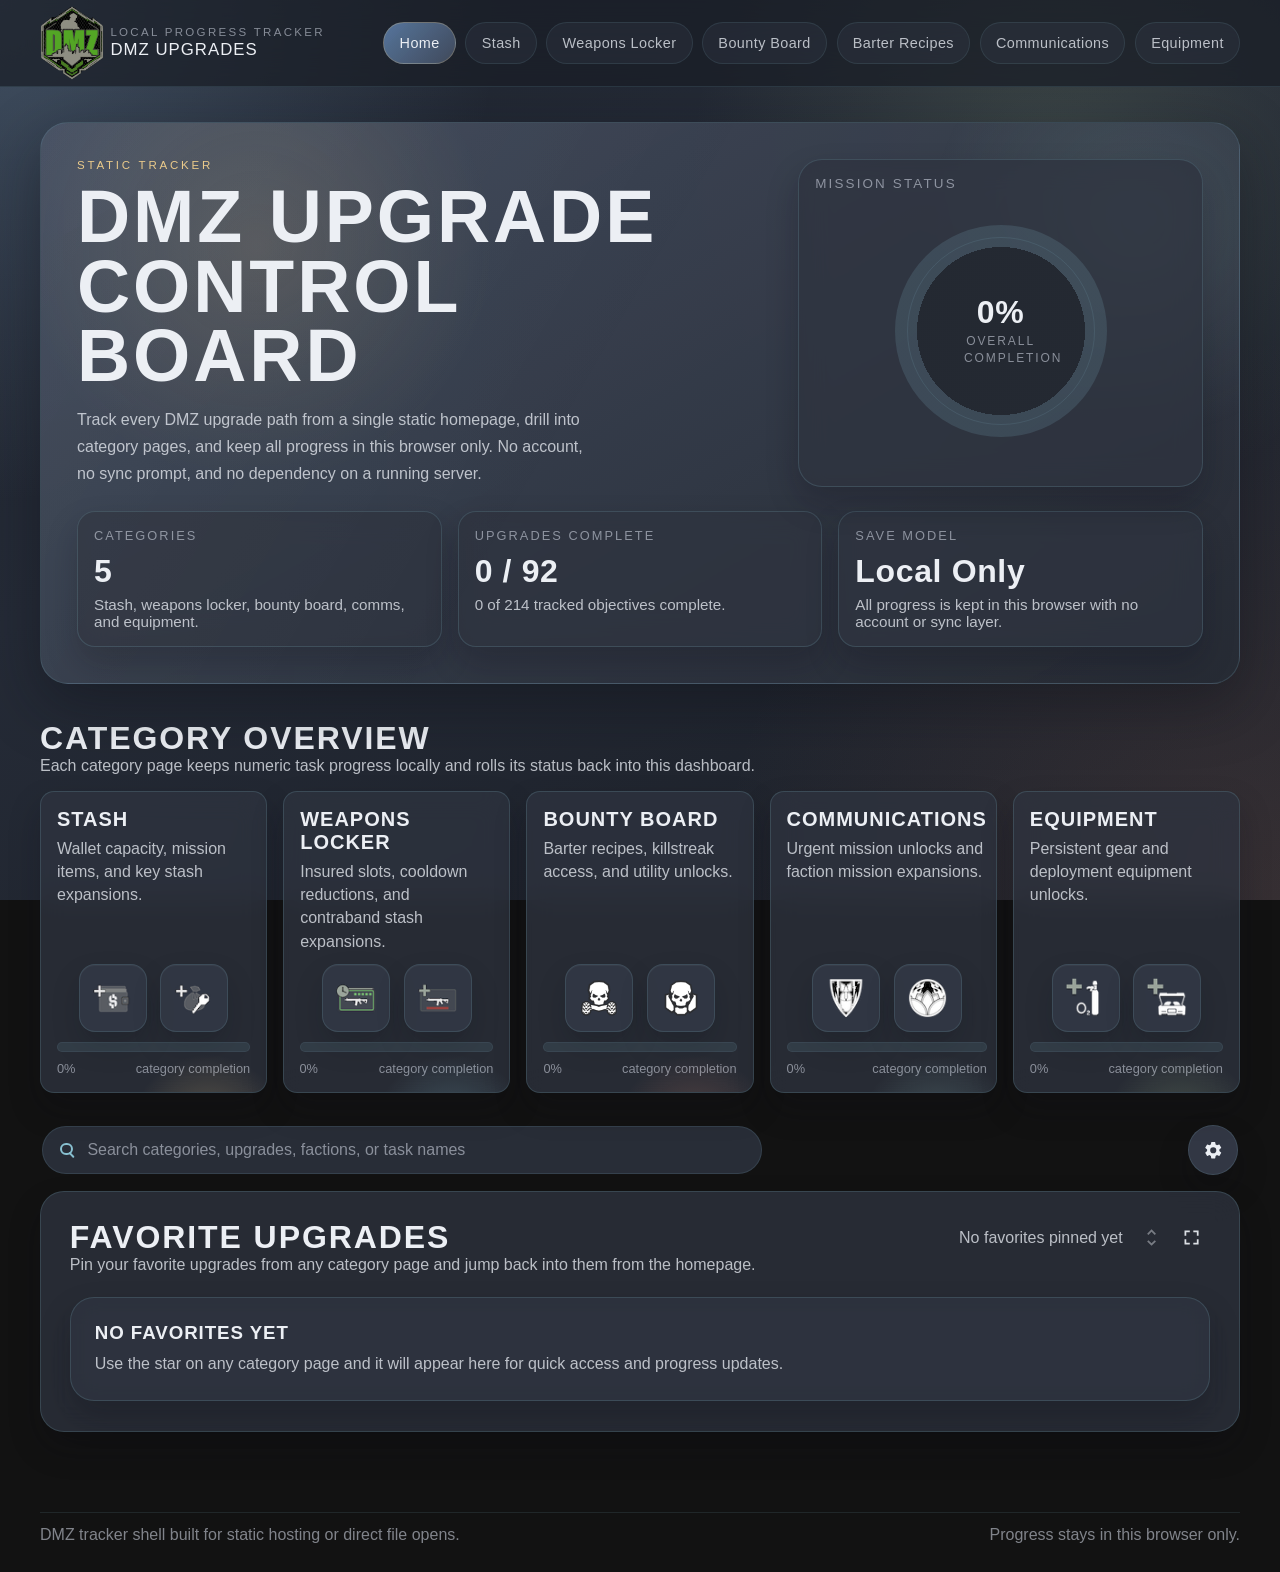
==== commit 0d688f90: "Add Barter Recipes page and related functionality - Introduced a new page for Barter Recipes with na" ====
--- a/docs/index.html
+++ b/docs/index.html
@@ -29,6 +29,7 @@
             <a class="site-nav__link" href="./stash.html">Stash</a>
             <a class="site-nav__link" href="./weapons-locker.html">Weapons Locker</a>
             <a class="site-nav__link" href="./bounty-board.html">Bounty Board</a>
+            <a class="site-nav__link" href="./barter-recipes.html">Barter Recipes</a>
             <a class="site-nav__link" href="./communications.html">Communications</a>
             <a class="site-nav__link" href="./equipment.html">Equipment</a>
           </nav>
--- a/docs/assets/styles.css
+++ b/docs/assets/styles.css
@@ -310,17 +310,6 @@
   line-height: 1.7;
 }
 
-.hero__note {
-  display: inline-flex;
-  margin-top: 1.25rem;
-  padding: 0.55rem 0.8rem;
-  border-radius: 999px;
-  background: rgba(191, 97, 106, 0.1);
-  border: 1px solid rgba(191, 97, 106, 0.22);
-  font-size: 0.85rem;
-  color: var(--text-soft);
-}
-
 .hero__panel,
 .panel,
 .metric-card,
@@ -1771,6 +1760,144 @@
   gap: 1.1rem;
 }
 
+body[data-page="barter-recipes"] .toolbar {
+  grid-template-columns: minmax(0, 1fr);
+  align-items: center;
+}
+
+body[data-page="barter-recipes"] .toolbar__group {
+  width: 100%;
+  min-width: 0;
+}
+
+.barter-hero__summary {
+  display: grid;
+  grid-template-columns: repeat(3, minmax(0, 1fr));
+  gap: 0.75rem;
+  margin-top: 0.95rem;
+}
+
+.barter-hero__stat {
+  display: grid;
+  gap: 0.25rem;
+  padding: 0.85rem 0.95rem;
+  border-radius: 16px;
+  border: 1px solid rgba(136, 192, 208, 0.12);
+  background: rgba(59, 66, 82, 0.26);
+}
+
+.barter-hero__stat-value {
+  font-size: 1.2rem;
+  font-weight: 700;
+  color: var(--text-main);
+}
+
+.barter-hero__stat-label {
+  color: var(--text-muted);
+  font-size: 0.68rem;
+  letter-spacing: 0.14em;
+  text-transform: uppercase;
+}
+
+.barter-filters-panel,
+.barter-recipes-panel {
+  padding: 1.35rem 1.4rem 1.45rem;
+}
+
+.barter-filters-panel .panel__header,
+.barter-recipes-panel .panel__header {
+  align-items: flex-start;
+  margin-bottom: 1.15rem;
+}
+
+.barter-filters-panel #barterFilterMeta {
+  margin-top: 0;
+  white-space: nowrap;
+}
+
+.filter-chip-row {
+  display: flex;
+  flex-wrap: wrap;
+  gap: 0.65rem;
+}
+
+.filter-chip-button {
+  border: 1px solid rgba(136, 192, 208, 0.12);
+  border-radius: 999px;
+  display: inline-flex;
+  align-items: center;
+  gap: 0.7rem;
+  padding: 0.72rem 0.92rem;
+  color: var(--text-soft);
+  background: rgba(46, 52, 64, 0.72);
+  transition: transform 140ms ease, border-color 140ms ease, background 140ms ease, box-shadow 140ms ease;
+}
+
+.filter-chip-button:hover,
+.filter-chip-button:focus-visible {
+  transform: translateY(-1px);
+  border-color: rgba(143, 188, 187, 0.34);
+  background: rgba(59, 66, 82, 0.88);
+  box-shadow: 0 12px 22px rgba(11, 14, 21, 0.2);
+  outline: none;
+}
+
+.filter-chip-button.is-active {
+  color: var(--nord0);
+  border-color: rgba(235, 203, 139, 0.24);
+  background: linear-gradient(135deg, rgba(235, 203, 139, 0.92), rgba(208, 135, 112, 0.88));
+}
+
+.filter-chip-button__label {
+  font-weight: 700;
+  letter-spacing: 0.02em;
+}
+
+.filter-chip-button__count {
+  min-width: 1.7rem;
+  padding: 0.18rem 0.46rem;
+  border-radius: 999px;
+  color: inherit;
+  background: rgba(46, 52, 64, 0.18);
+  font-size: 0.76rem;
+  font-weight: 700;
+  text-align: center;
+}
+
+.barter-region-group .upgrade-grid {
+  grid-template-columns: repeat(auto-fit, minmax(280px, 1fr));
+}
+
+.recipe-card .upgrade-card__summary-main {
+  gap: 0.7rem;
+}
+
+.barter-ingredient-list {
+  margin-top: 0;
+}
+
+.barter-ingredient {
+  padding: 0.95rem 1rem;
+}
+
+.barter-recipe__note {
+  padding: 0.95rem 1rem;
+}
+
+.item-icon--fallback {
+  border-radius: 12px;
+  background: linear-gradient(135deg, rgba(94, 129, 172, 0.42), rgba(67, 76, 94, 0.92));
+  color: rgba(236, 239, 244, 0.95);
+  font-size: 0.68rem;
+  font-weight: 700;
+  letter-spacing: 0.12em;
+  text-transform: uppercase;
+}
+
+.item-icon--fallback span {
+  display: block;
+}
+
 .match-card__meta,
 .upgrade-card__chips,
 .summary-strip,
@@ -2181,6 +2308,10 @@
     grid-template-columns: 1fr;
   }
 
+  .barter-hero__summary {
+    grid-template-columns: repeat(auto-fit, minmax(140px, 1fr));
+  }
+
   .toolbar__group,
   .summary-strip {
     width: 100%;
@@ -2258,6 +2389,10 @@
 
   body[data-page="home"] .toolbar__group:last-child {
     justify-self: end;
+  }
+
+  body[data-page="barter-recipes"] .toolbar__group {
+    width: auto;
   }
 
   .site-header__bar {
@@ -2300,6 +2435,19 @@
 
   .hero__grid {
     gap: 1rem;
+  }
+
+  .filter-chip-row {
+    display: grid;
+    grid-template-columns: 1fr;
+  }
+
+  .filter-chip-button {
+    justify-content: space-between;
+  }
+
+  .barter-filters-panel #barterFilterMeta {
+    white-space: normal;
   }
 
   .settings-trigger {
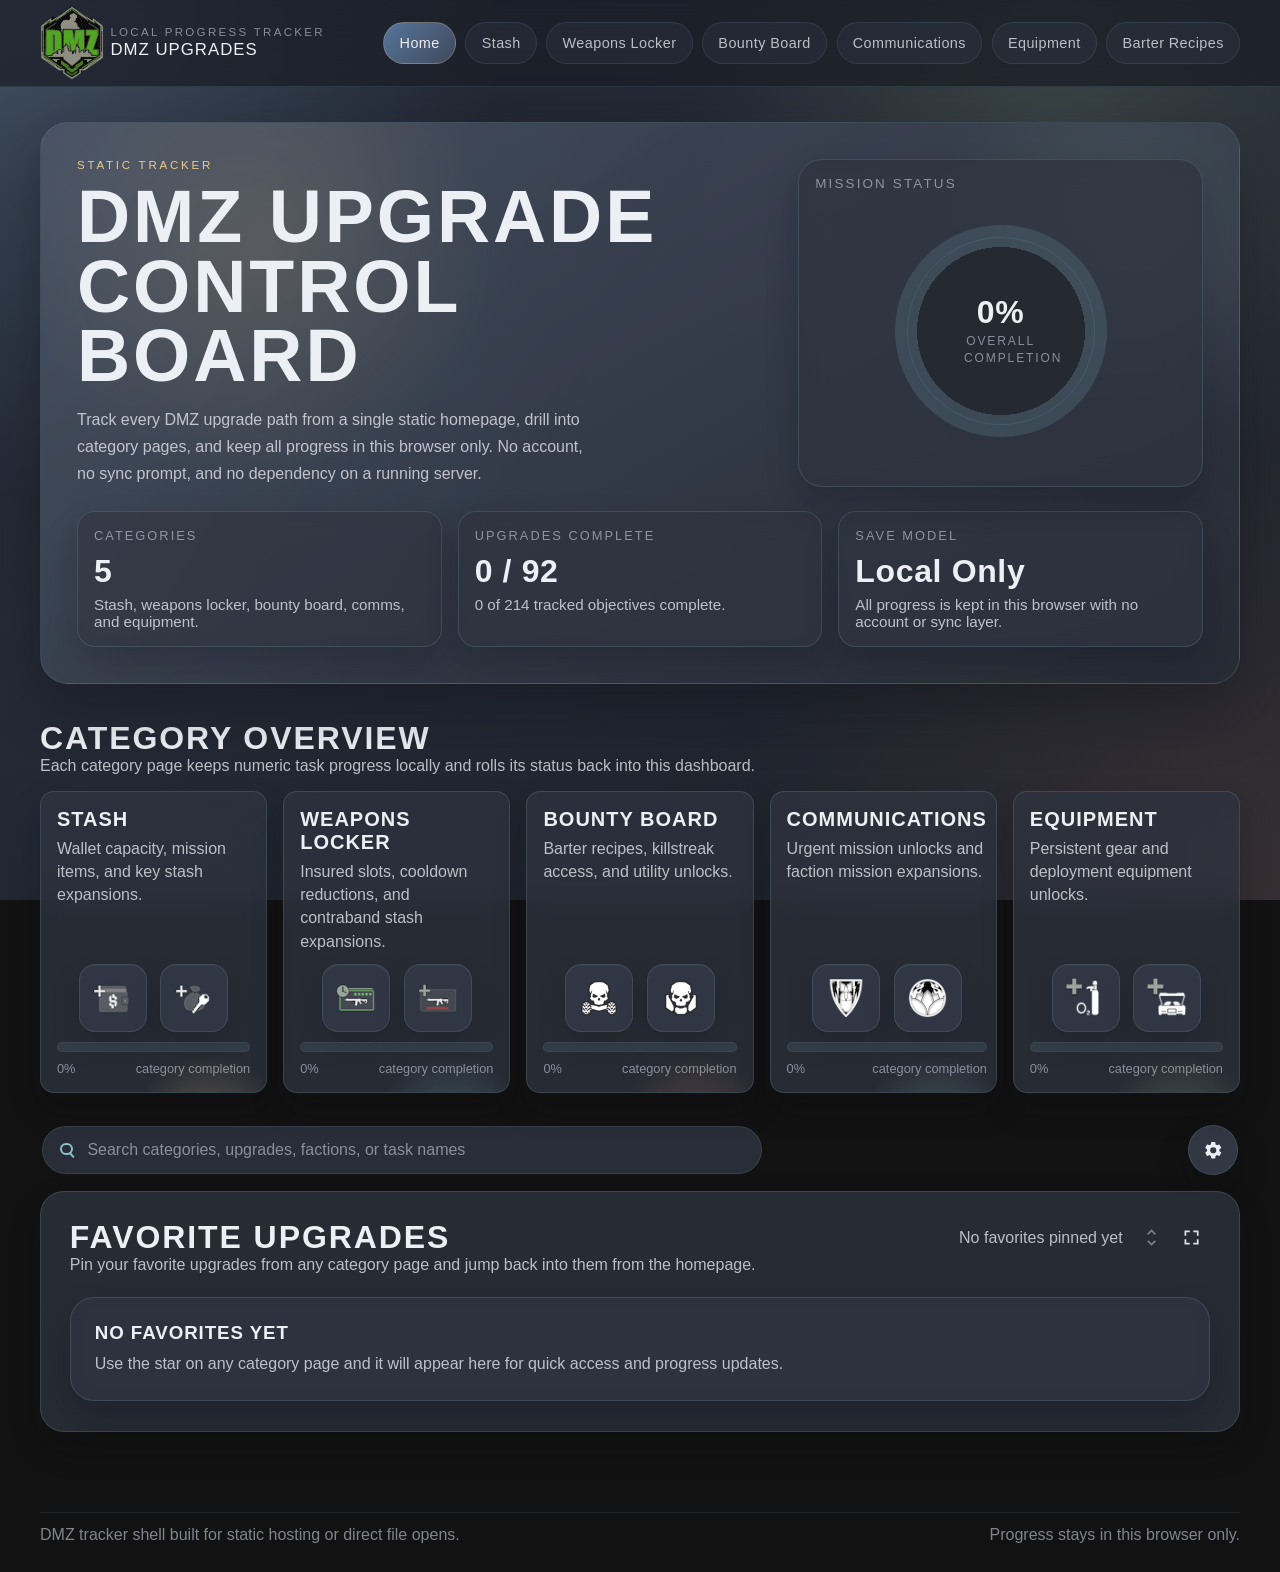
==== commit b0e56094: "Enhance Barter Recipes page layout and navigation links for improved user experience" ====
--- a/docs/index.html
+++ b/docs/index.html
@@ -29,9 +29,9 @@
             <a class="site-nav__link" href="./stash.html">Stash</a>
             <a class="site-nav__link" href="./weapons-locker.html">Weapons Locker</a>
             <a class="site-nav__link" href="./bounty-board.html">Bounty Board</a>
-            <a class="site-nav__link" href="./barter-recipes.html">Barter Recipes</a>
             <a class="site-nav__link" href="./communications.html">Communications</a>
             <a class="site-nav__link" href="./equipment.html">Equipment</a>
+            <a class="site-nav__link" href="./barter-recipes.html">Barter Recipes</a>
           </nav>
         </div>
       </header>
--- a/docs/assets/styles.css
+++ b/docs/assets/styles.css
@@ -1763,6 +1763,10 @@
 body[data-page="barter-recipes"] .toolbar {
   grid-template-columns: minmax(0, 1fr);
   align-items: center;
+  gap: 1.25rem 1.5rem;
+  margin-top: 2rem;
+  margin-bottom: 1rem;
+  padding-inline: 0.15rem;
 }
 
 body[data-page="barter-recipes"] .toolbar__group {
@@ -1802,6 +1806,10 @@
 .barter-filters-panel,
 .barter-recipes-panel {
   padding: 1.35rem 1.4rem 1.45rem;
+}
+
+.barter-filters-panel {
+  margin-bottom: 1rem;
 }
 
 .barter-filters-panel .panel__header,
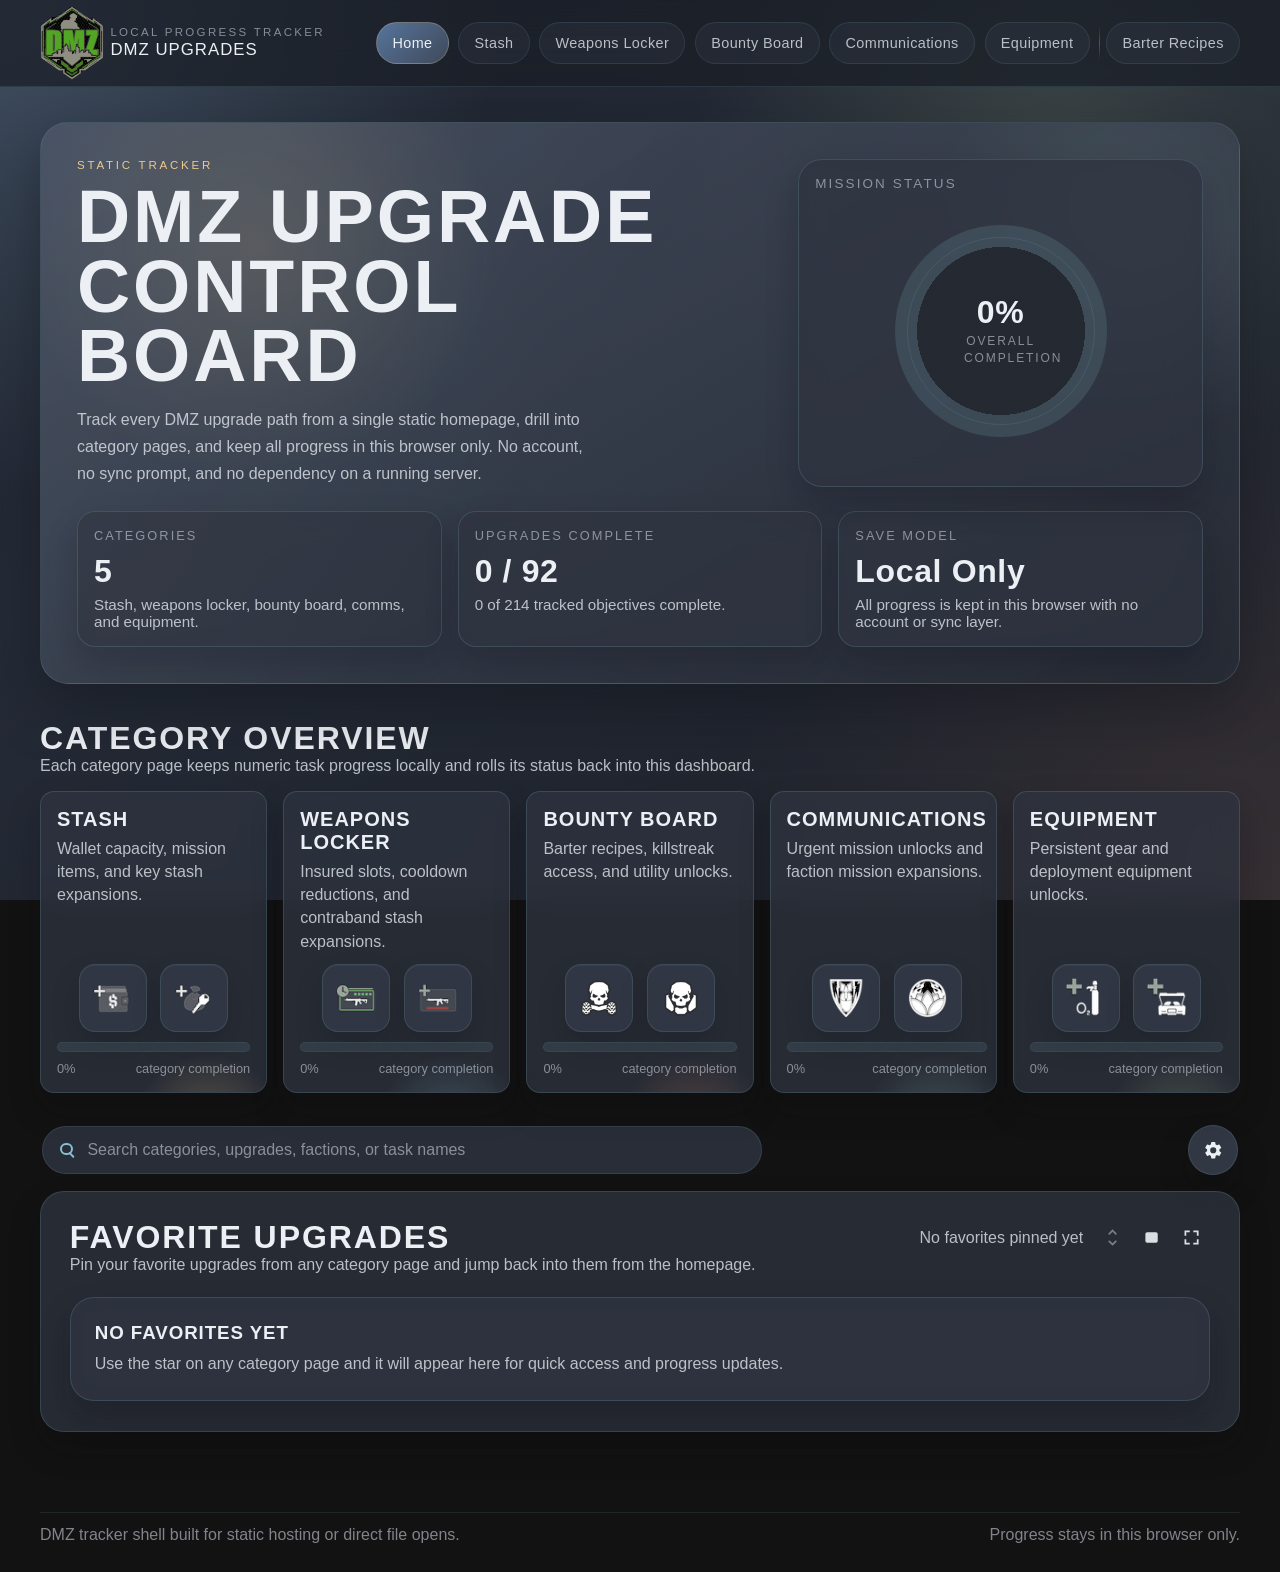
==== commit 9197cc94: "Add home layout button and functionality for favorites column toggle" ====
--- a/docs/index.html
+++ b/docs/index.html
@@ -106,6 +106,17 @@
                       </svg>
                     </span>
                   </button>
+                  <button id="favoritesHomeLayoutButton" class="settings-trigger category-layout-button" type="button" aria-controls="favoritesGrid" aria-label="Switch to two cards per row" title="Switch to two cards per row" aria-pressed="false" data-columns="1">
+                    <span class="settings-trigger__icon category-layout-button__icon" aria-hidden="true">
+                      <svg viewBox="0 0 24 24" focusable="false">
+                        <rect class="category-layout-button__icon-single" x="5" y="6" width="14" height="12" rx="2"></rect>
+                        <g class="category-layout-button__icon-double">
+                          <rect x="4.5" y="6" width="6.25" height="12" rx="1.5"></rect>
+                          <rect x="13.25" y="6" width="6.25" height="12" rx="1.5"></rect>
+                        </g>
+                      </svg>
+                    </span>
+                  </button>
                   <button id="favoritesFullscreenButton" class="settings-trigger settings-trigger--fullscreen" type="button" aria-label="Toggle expanded favorites view" aria-controls="favoritesGrid" aria-pressed="false">
                     <span class="settings-trigger__icon" aria-hidden="true">
                       <svg viewBox="0 0 24 24" focusable="false">
--- a/docs/assets/styles.css
+++ b/docs/assets/styles.css
@@ -167,6 +167,22 @@
   transition: transform 0.2s ease, border-color 0.2s ease, background 0.2s ease;
 }
 
+.site-nav__link[href$="barter-recipes.html"] {
+  position: relative;
+  margin-left: 0.45rem;
+}
+
+.site-nav__link[href$="barter-recipes.html"]::before {
+  content: "";
+  position: absolute;
+  top: 0.18rem;
+  bottom: 0.18rem;
+  left: -0.55rem;
+  width: 1px;
+  border-radius: 999px;
+  background: linear-gradient(180deg, transparent, rgba(136, 192, 208, 0.34), transparent);
+}
+
 .site-nav__link:hover,
 .site-nav__link:focus-visible {
   transform: translateY(-1px);
@@ -595,7 +611,8 @@
 }
 
 .favorites-panel .panel__actions .settings-trigger,
-.category-groups-panel .panel__actions .settings-trigger {
+.category-groups-panel .panel__actions .settings-trigger,
+.barter-recipes-panel .panel__actions .settings-trigger {
   border: 0;
   width: 2.35rem;
   height: 2.35rem;
@@ -612,7 +629,9 @@
 .favorites-panel .panel__actions .settings-trigger:hover,
 .favorites-panel .panel__actions .settings-trigger:focus-visible,
 .category-groups-panel .panel__actions .settings-trigger:hover,
-.category-groups-panel .panel__actions .settings-trigger:focus-visible {
+.category-groups-panel .panel__actions .settings-trigger:focus-visible,
+.barter-recipes-panel .panel__actions .settings-trigger:hover,
+.barter-recipes-panel .panel__actions .settings-trigger:focus-visible {
   transform: translateY(-1px) scale(1.04);
   border-color: transparent;
   background: rgba(46, 52, 64, 0.22);
@@ -622,6 +641,7 @@
 
 .favorites-panel .panel__actions .settings-trigger__icon,
 .category-groups-panel .panel__actions .settings-trigger__icon,
+.barter-recipes-panel .panel__actions .settings-trigger__icon,
 .toggle-details-button__icon {
   display: block;
   width: 1.32rem;
@@ -644,7 +664,9 @@
 .favorites-panel .panel__actions .settings-trigger:hover .settings-trigger__icon,
 .favorites-panel .panel__actions .settings-trigger:focus-visible .settings-trigger__icon,
 .category-groups-panel .panel__actions .settings-trigger:hover .settings-trigger__icon,
-.category-groups-panel .panel__actions .settings-trigger:focus-visible .settings-trigger__icon {
+.category-groups-panel .panel__actions .settings-trigger:focus-visible .settings-trigger__icon,
+.barter-recipes-panel .panel__actions .settings-trigger:hover .settings-trigger__icon,
+.barter-recipes-panel .panel__actions .settings-trigger:focus-visible .settings-trigger__icon {
   color: rgba(236, 239, 244, 0.96);
 }
 
@@ -661,6 +683,25 @@
 .settings-trigger.toggle-details-button[data-state="collapse"]:hover .toggle-details-button__icon,
 .settings-trigger.toggle-details-button[data-state="collapse"]:focus-visible .toggle-details-button__icon {
   color: rgba(236, 239, 244, 0.96);
+}
+
+.category-layout-button__icon svg {
+  width: 100%;
+  height: 100%;
+  display: block;
+  fill: currentColor;
+}
+
+.category-layout-button__icon-double {
+  display: none;
+}
+
+.category-layout-button[data-columns="2"] .category-layout-button__icon-single {
+  display: none;
+}
+
+.category-layout-button[data-columns="2"] .category-layout-button__icon-double {
+  display: block;
 }
 
 .toggle-details-button[data-state="collapse"] .toggle-details-button__icon-expand {
@@ -1339,7 +1380,7 @@
 }
 
 .favorites-panel .match-grid {
-  grid-template-columns: 1fr;
+  grid-template-columns: repeat(var(--favorites-home-columns, 1), minmax(0, 1fr));
   gap: 1.4rem;
 }
 
@@ -1563,16 +1604,21 @@
 }
 
 body.is-favorites-fullscreen .upgrade-card__title-row {
+  min-width: auto;
+  flex-wrap: wrap;
   gap: 0.35rem;
 }
 
 body.is-favorites-fullscreen .upgrade-card__title {
+  min-width: auto;
+  flex: 0 1 auto;
   font-size: 0.82rem;
   line-height: 1.08;
   letter-spacing: 0.03em;
 }
 
 body.is-favorites-fullscreen .favorite-toggle {
+  flex: 0 1 auto;
   width: 1.9rem;
   height: 1.9rem;
 }
@@ -1710,6 +1756,7 @@
   border: 0;
   width: 2.8rem;
   height: 2.8rem;
+  flex: 0 0 auto;
   border-radius: 999px;
   padding: 0;
   display: grid;
@@ -1760,20 +1807,6 @@
   gap: 1.1rem;
 }
 
-body[data-page="barter-recipes"] .toolbar {
-  grid-template-columns: minmax(0, 1fr);
-  align-items: center;
-  gap: 1.25rem 1.5rem;
-  margin-top: 2rem;
-  margin-bottom: 1rem;
-  padding-inline: 0.15rem;
-}
-
-body[data-page="barter-recipes"] .toolbar__group {
-  width: 100%;
-  min-width: 0;
-}
-
 .barter-hero__summary {
   display: grid;
   grid-template-columns: repeat(3, minmax(0, 1fr));
@@ -1809,6 +1842,7 @@
 }
 
 .barter-filters-panel {
+  margin-top: 1.5rem;
   margin-bottom: 1rem;
 }
 
@@ -1816,6 +1850,16 @@
 .barter-recipes-panel .panel__header {
   align-items: flex-start;
   margin-bottom: 1.15rem;
+}
+
+.barter-filters-panel__search {
+  margin-top: 1rem;
+}
+
+.barter-filters-panel__search .search-field {
+  width: 100%;
+  max-width: 720px;
+  min-width: 0;
 }
 
 .barter-filters-panel #barterFilterMeta {
@@ -1876,8 +1920,46 @@
   grid-template-columns: repeat(auto-fit, minmax(280px, 1fr));
 }
 
+.recipe-card .upgrade-card__summary {
+  gap: 0.8rem;
+}
+
 .recipe-card .upgrade-card__summary-main {
+  min-width: 0;
+  flex: 1 1 auto;
   gap: 0.7rem;
+}
+
+.recipe-card .upgrade-card__title-row {
+  min-width: 0;
+  flex-wrap: nowrap;
+}
+
+.recipe-card .upgrade-card__title {
+  min-width: 0;
+  flex: 1 1 auto;
+  white-space: nowrap;
+  overflow: hidden;
+  text-overflow: ellipsis;
+}
+
+.recipe-card .upgrade-card__chips {
+  flex-wrap: nowrap;
+  gap: 0.4rem;
+  min-width: 0;
+}
+
+.recipe-card .upgrade-card__collapse {
+  position: static;
+  flex: 0 0 auto;
+}
+
+body[data-page="barter-recipes"] .recipe-card .chip {
+  padding: 0.34rem 0.56rem;
+  font-size: 0.7rem;
+  letter-spacing: 0.1em;
+  flex-shrink: 0;
+  white-space: nowrap;
 }
 
 .barter-ingredient-list {
@@ -1969,7 +2051,12 @@
 
 .upgrade-grid {
   display: grid;
+  align-items: start;
   gap: 1rem;
+}
+
+body[data-page="category"] .upgrade-grid {
+  grid-template-columns: repeat(var(--category-grid-columns, 1), minmax(0, 1fr));
 }
 
 .upgrade-card {
@@ -2015,7 +2102,8 @@
 
 .upgrade-card__title-row {
   display: flex;
-  flex-wrap: wrap;
+  min-width: 0;
+  flex-wrap: nowrap;
   align-items: center;
   gap: 0.65rem;
 }
@@ -2027,6 +2115,8 @@
 
 .upgrade-card__title {
   margin: 0;
+  min-width: 0;
+  flex: 1 1 auto;
   font-size: clamp(1rem, 1.8vw, 1.16rem);
   text-transform: uppercase;
   letter-spacing: 0.045em;
@@ -2100,7 +2190,6 @@
   color: var(--text-soft);
 }
 
-.upgrade-card__collapse:hover,
 .upgrade-card__collapse:focus-visible {
   background: rgba(46, 52, 64, 0.3);
   outline: none;
@@ -2320,6 +2409,14 @@
     grid-template-columns: repeat(auto-fit, minmax(140px, 1fr));
   }
 
+  body[data-page="home"]:not(.is-favorites-fullscreen) .favorites-panel .match-grid {
+    grid-template-columns: 1fr;
+  }
+
+  body[data-page="category"] .upgrade-grid {
+    grid-template-columns: 1fr;
+  }
+
   .toolbar__group,
   .summary-strip {
     width: 100%;
@@ -2397,10 +2494,6 @@
 
   body[data-page="home"] .toolbar__group:last-child {
     justify-self: end;
-  }
-
-  body[data-page="barter-recipes"] .toolbar__group {
-    width: auto;
   }
 
   .site-header__bar {
@@ -2441,6 +2534,21 @@
     padding: 0.9rem 1rem;
   }
 
+  .site-header.is-nav-enhanced .site-nav__link[href$="barter-recipes.html"] {
+    margin-top: 0.3rem;
+    margin-left: 0;
+  }
+
+  .site-header.is-nav-enhanced .site-nav__link[href$="barter-recipes.html"]::before {
+    top: -0.35rem;
+    right: 0;
+    bottom: auto;
+    left: 0;
+    width: auto;
+    height: 1px;
+    background: linear-gradient(90deg, transparent, rgba(136, 192, 208, 0.34), transparent);
+  }
+
   .hero__grid {
     gap: 1rem;
   }
@@ -2456,6 +2564,11 @@
 
   .barter-filters-panel #barterFilterMeta {
     white-space: normal;
+  }
+
+  .recipe-card .upgrade-card__chips {
+    flex-wrap: wrap;
+    row-gap: 0.45rem;
   }
 
   .settings-trigger {
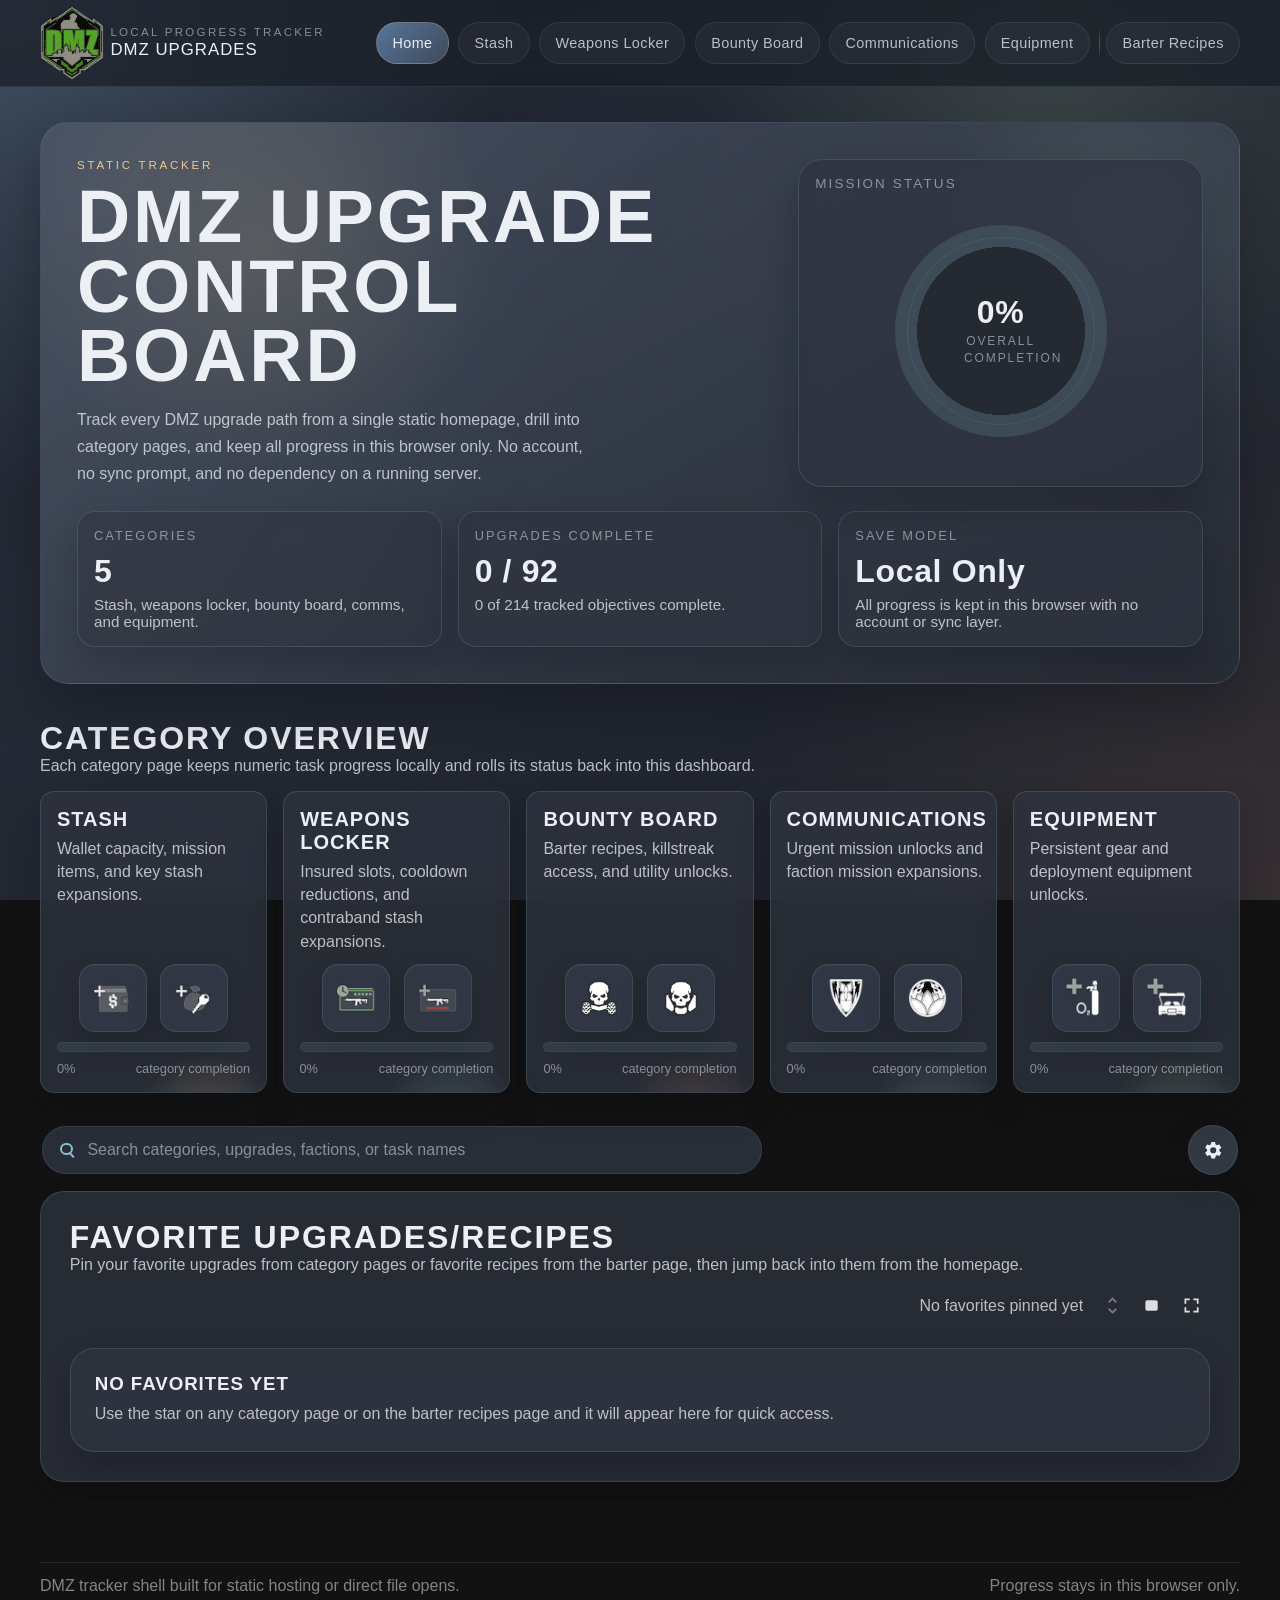
==== commit 7651580b: "Enhance favorites functionality to support recipes and upgrades, including UI updates and state mana" ====
--- a/docs/index.html
+++ b/docs/index.html
@@ -8,8 +8,10 @@
     <link rel="icon" type="image/png" href="./assets/images/dmz-logo-cropped.png">
     <link rel="stylesheet" href="./assets/styles.css">
     <script src="./assets/data/dmz-upgrades.js" defer></script>
+    <script src="./assets/data/dmz-barter-recipes.js" defer></script>
     <script src="./assets/js/storage.js" defer></script>
     <script src="./assets/js/shared.js" defer></script>
+    <script src="./assets/js/barter-recipes.js" defer></script>
     <script src="./assets/js/settings.js" defer></script>
     <script src="./assets/js/home.js" defer></script>
   </head>
@@ -85,15 +87,15 @@
           <section class="panel favorites-panel">
             <div class="panel__header">
               <div>
-                <h2 class="section-heading__title">Favorite upgrades</h2>
-                <p class="section-heading__copy">Pin your favorite upgrades from any category page and jump back into them from the homepage.</p>
+                <h2 class="section-heading__title">Favorite upgrades/recipes</h2>
+                <p class="section-heading__copy">Pin your favorite upgrades from category pages or favorite recipes from the barter page, then jump back into them from the homepage.</p>
               </div>
               <div class="panel__header-actions">
                 <div class="favorites-panel__search">
                   <label class="search-field" for="favoritesSearch">
                     <span class="search-field__icon" aria-hidden="true"></span>
-                    <span class="visually-hidden">Search favorite upgrades</span>
-                    <input id="favoritesSearch" type="search" placeholder="Search favorite upgrades, factions, or task names">
+                    <span class="visually-hidden">Search favorite upgrades or recipes</span>
+                    <input id="favoritesSearch" type="search" placeholder="Search favorite upgrades, recipes, factions, or ingredients">
                   </label>
                 </div>
                 <p id="favoritesMeta" class="panel__copy"></p>
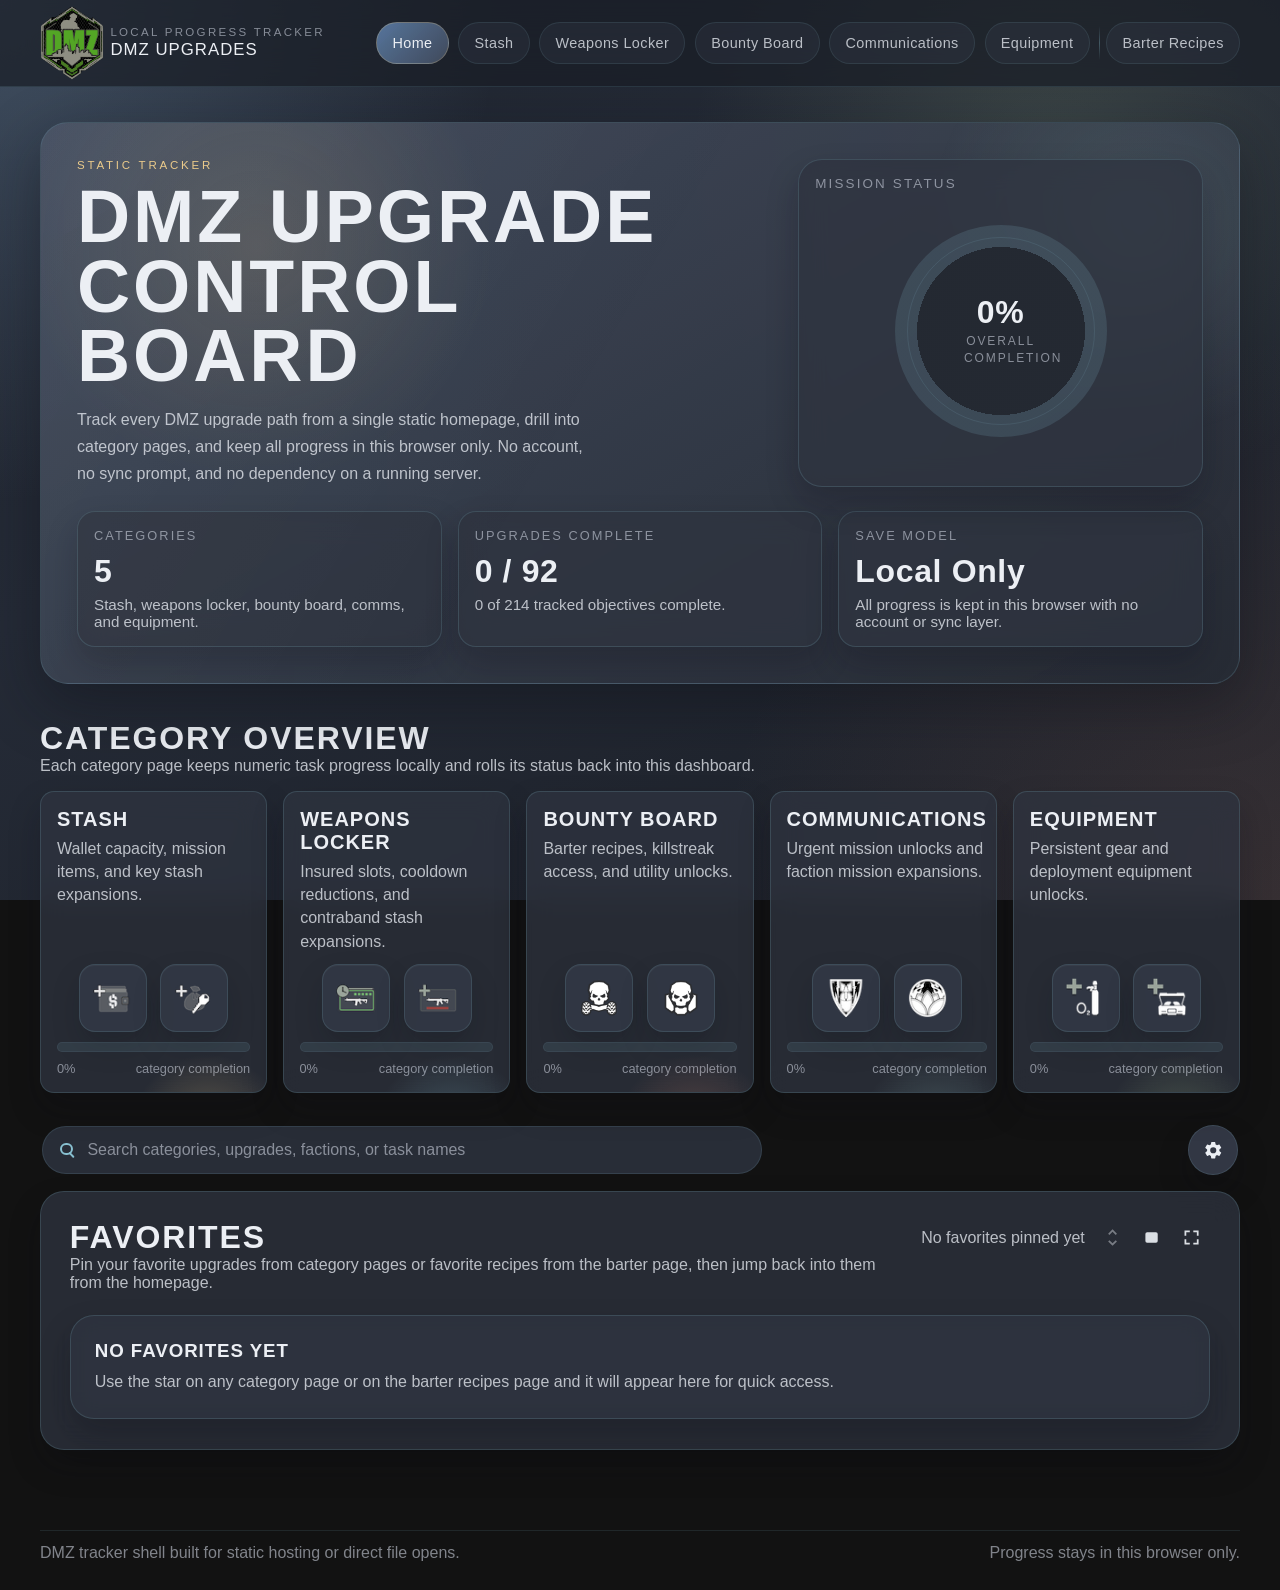
==== commit fa11cc92: "Refactor favorites panel layout and styles for improved UI consistency and functionality" ====
--- a/docs/index.html
+++ b/docs/index.html
@@ -86,8 +86,8 @@
 
           <section class="panel favorites-panel">
             <div class="panel__header">
-              <div>
-                <h2 class="section-heading__title">Favorite upgrades/recipes</h2>
+              <div class="favorites-panel__heading">
+                <h2 class="section-heading__title">Favorites</h2>
                 <p class="section-heading__copy">Pin your favorite upgrades from category pages or favorite recipes from the barter page, then jump back into them from the homepage.</p>
               </div>
               <div class="panel__header-actions">
@@ -98,41 +98,43 @@
                     <input id="favoritesSearch" type="search" placeholder="Search favorite upgrades, recipes, factions, or ingredients">
                   </label>
                 </div>
-                <p id="favoritesMeta" class="panel__copy"></p>
-                <div id="favoritesPanelActions" class="panel__actions">
-                  <button id="favoritesToggleAllButton" class="settings-trigger toggle-details-button" type="button" aria-controls="favoritesGrid" aria-label="Expand all visible favorite cards" title="Expand all visible favorite cards" data-state="expand">
-                    <span class="settings-trigger__icon toggle-details-button__icon" aria-hidden="true">
-                      <svg viewBox="0 0 24 24" focusable="false">
-                        <path class="toggle-details-button__icon-expand" d="M12 5.41 15.59 9 17 7.59 12 2.59 7 7.59 8.41 9 12 5.41Zm0 13.18L8.41 15 7 16.41l5 5 5-5L15.59 15 12 18.59Z"></path>
-                        <path class="toggle-details-button__icon-collapse" d="M7.56994 5.00001L6.50928 6.06067L11.9999 11.5536L17.4906 6.06067L16.43 5.00001L11.9999 9.43186L7.56994 5.00001ZM16.4298 19L17.4905 17.9394L11.9999 12.4465L6.5094 17.9394L7.57006 19L11.9999 14.5683L16.4298 19Z"></path>
-                      </svg>
-                    </span>
-                  </button>
-                  <button id="favoritesHomeLayoutButton" class="settings-trigger category-layout-button" type="button" aria-controls="favoritesGrid" aria-label="Switch to two cards per row" title="Switch to two cards per row" aria-pressed="false" data-columns="1">
-                    <span class="settings-trigger__icon category-layout-button__icon" aria-hidden="true">
-                      <svg viewBox="0 0 24 24" focusable="false">
-                        <rect class="category-layout-button__icon-single" x="5" y="6" width="14" height="12" rx="2"></rect>
-                        <g class="category-layout-button__icon-double">
-                          <rect x="4.5" y="6" width="6.25" height="12" rx="1.5"></rect>
-                          <rect x="13.25" y="6" width="6.25" height="12" rx="1.5"></rect>
-                        </g>
-                      </svg>
-                    </span>
-                  </button>
-                  <button id="favoritesFullscreenButton" class="settings-trigger settings-trigger--fullscreen" type="button" aria-label="Toggle expanded favorites view" aria-controls="favoritesGrid" aria-pressed="false">
-                    <span class="settings-trigger__icon" aria-hidden="true">
-                      <svg viewBox="0 0 24 24" focusable="false">
-                        <path d="M4 10V4h6v2H6v4H4Zm10-6h6v6h-2V6h-4V4ZM4 14h2v4h4v2H4v-6Zm14 4v-4h2v6h-6v-2h4Z"></path>
-                      </svg>
-                    </span>
-                  </button>
-                  <button id="favoritesLayoutButton" class="settings-trigger settings-trigger--layout" type="button" aria-label="Open fullscreen layout settings" title="Open fullscreen layout settings" aria-controls="favoritesLayoutDialog" aria-haspopup="dialog">
-                    <span class="settings-trigger__icon" aria-hidden="true">
-                      <svg viewBox="0 0 24 24" focusable="false">
-                        <path d="M19.4 13c.05-.33.08-.66.08-1s-.03-.67-.08-1l2.11-1.65a.5.5 0 0 0 .12-.64l-2-3.46a.5.5 0 0 0-.61-.22l-2.48 1c-.52-.42-1.09-.75-1.7-.99l-.38-2.65a.5.5 0 0 0-.49-.39h-4a.5.5 0 0 0-.49.39l-.38 2.65c-.61.24-1.18.57-1.7.99l-2.48-1a.5.5 0 0 0-.61.22l-2 3.46a.5.5 0 0 0 .12.64L4.6 11c-.05.33-.08.66-.08 1s.03.67.08 1l-2.11 1.65a.5.5 0 0 0-.12.64l2 3.46c.14.24.43.34.68.23l2.48-1c.52.42 1.09.75 1.7.99l.38 2.65c.04.24.25.39.49.39h4c.24 0 .45-.15.49-.39l.38-2.65c.61-.24 1.18-.57 1.7-.99l2.48 1c.25.11.54.01.68-.23l2-3.46a.5.5 0 0 0-.12-.64L19.4 13ZM12 15.5A3.5 3.5 0 1 1 12 8.5a3.5 3.5 0 0 1 0 7Z"></path>
-                      </svg>
-                    </span>
-                  </button>
+                <div class="favorites-panel__status">
+                  <p id="favoritesMeta" class="panel__copy favorites-panel__meta"></p>
+                  <div id="favoritesPanelActions" class="panel__actions">
+                    <button id="favoritesToggleAllButton" class="settings-trigger toggle-details-button" type="button" aria-controls="favoritesGrid" aria-label="Expand all visible favorite cards" title="Expand all visible favorite cards" data-state="expand">
+                      <span class="settings-trigger__icon toggle-details-button__icon" aria-hidden="true">
+                        <svg viewBox="0 0 24 24" focusable="false">
+                          <path class="toggle-details-button__icon-expand" d="M12 5.41 15.59 9 17 7.59 12 2.59 7 7.59 8.41 9 12 5.41Zm0 13.18L8.41 15 7 16.41l5 5 5-5L15.59 15 12 18.59Z"></path>
+                          <path class="toggle-details-button__icon-collapse" d="M7.56994 5.00001L6.50928 6.06067L11.9999 11.5536L17.4906 6.06067L16.43 5.00001L11.9999 9.43186L7.56994 5.00001ZM16.4298 19L17.4905 17.9394L11.9999 12.4465L6.5094 17.9394L7.57006 19L11.9999 14.5683L16.4298 19Z"></path>
+                        </svg>
+                      </span>
+                    </button>
+                    <button id="favoritesHomeLayoutButton" class="settings-trigger category-layout-button" type="button" aria-controls="favoritesGrid" aria-label="Switch to two cards per row" title="Switch to two cards per row" aria-pressed="false" data-columns="1">
+                      <span class="settings-trigger__icon category-layout-button__icon" aria-hidden="true">
+                        <svg viewBox="0 0 24 24" focusable="false">
+                          <rect class="category-layout-button__icon-single" x="5" y="6" width="14" height="12" rx="2"></rect>
+                          <g class="category-layout-button__icon-double">
+                            <rect x="4.5" y="6" width="6.25" height="12" rx="1.5"></rect>
+                            <rect x="13.25" y="6" width="6.25" height="12" rx="1.5"></rect>
+                          </g>
+                        </svg>
+                      </span>
+                    </button>
+                    <button id="favoritesFullscreenButton" class="settings-trigger settings-trigger--fullscreen" type="button" aria-label="Toggle expanded favorites view" aria-controls="favoritesGrid" aria-pressed="false">
+                      <span class="settings-trigger__icon" aria-hidden="true">
+                        <svg viewBox="0 0 24 24" focusable="false">
+                          <path d="M4 10V4h6v2H6v4H4Zm10-6h6v6h-2V6h-4V4ZM4 14h2v4h4v2H4v-6Zm14 4v-4h2v6h-6v-2h4Z"></path>
+                        </svg>
+                      </span>
+                    </button>
+                    <button id="favoritesLayoutButton" class="settings-trigger settings-trigger--layout" type="button" aria-label="Open fullscreen layout settings" title="Open fullscreen layout settings" aria-controls="favoritesLayoutDialog" aria-haspopup="dialog">
+                      <span class="settings-trigger__icon" aria-hidden="true">
+                        <svg viewBox="0 0 24 24" focusable="false">
+                          <path d="M19.4 13c.05-.33.08-.66.08-1s-.03-.67-.08-1l2.11-1.65a.5.5 0 0 0 .12-.64l-2-3.46a.5.5 0 0 0-.61-.22l-2.48 1c-.52-.42-1.09-.75-1.7-.99l-.38-2.65a.5.5 0 0 0-.49-.39h-4a.5.5 0 0 0-.49.39l-.38 2.65c-.61.24-1.18.57-1.7.99l-2.48-1a.5.5 0 0 0-.61.22l-2 3.46a.5.5 0 0 0 .12.64L4.6 11c-.05.33-.08.66-.08 1s.03.67.08 1l-2.11 1.65a.5.5 0 0 0-.12.64l2 3.46c.14.24.43.34.68.23l2.48-1c.52.42 1.09.75 1.7.99l.38 2.65c.04.24.25.39.49.39h4c.24 0 .45-.15.49-.39l.38-2.65c.61-.24 1.18-.57 1.7-.99l2.48 1c.25.11.54.01.68-.23l2-3.46a.5.5 0 0 0-.12-.64L19.4 13ZM12 15.5A3.5 3.5 0 1 1 12 8.5a3.5 3.5 0 0 1 0 7Z"></path>
+                        </svg>
+                      </span>
+                    </button>
+                  </div>
                 </div>
               </div>
             </div>
--- a/docs/assets/styles.css
+++ b/docs/assets/styles.css
@@ -1334,20 +1334,33 @@
   padding: 1.7rem 1.8rem 1.85rem;
 }
 
+.favorites-panel__heading {
+  flex: 1 1 460px;
+  min-width: min(100%, 360px);
+}
+
 .favorites-panel .panel__header {
   align-items: flex-start;
   margin-bottom: 1.45rem;
 }
 
-.favorites-panel #favoritesMeta {
-  margin-top: 0;
+.favorites-panel__meta {
+  margin: 0;
   white-space: nowrap;
 }
 
 .favorites-panel .panel__header-actions {
+  align-items: flex-start;
+  gap: 0.45rem;
+  text-align: right;
+}
+
+.favorites-panel__status {
+  display: inline-flex;
   align-items: center;
-  gap: 0.65rem;
-  text-align: right;
+  justify-content: flex-end;
+  gap: 0.55rem;
+  margin-left: auto;
 }
 
 .favorites-panel .panel__actions {
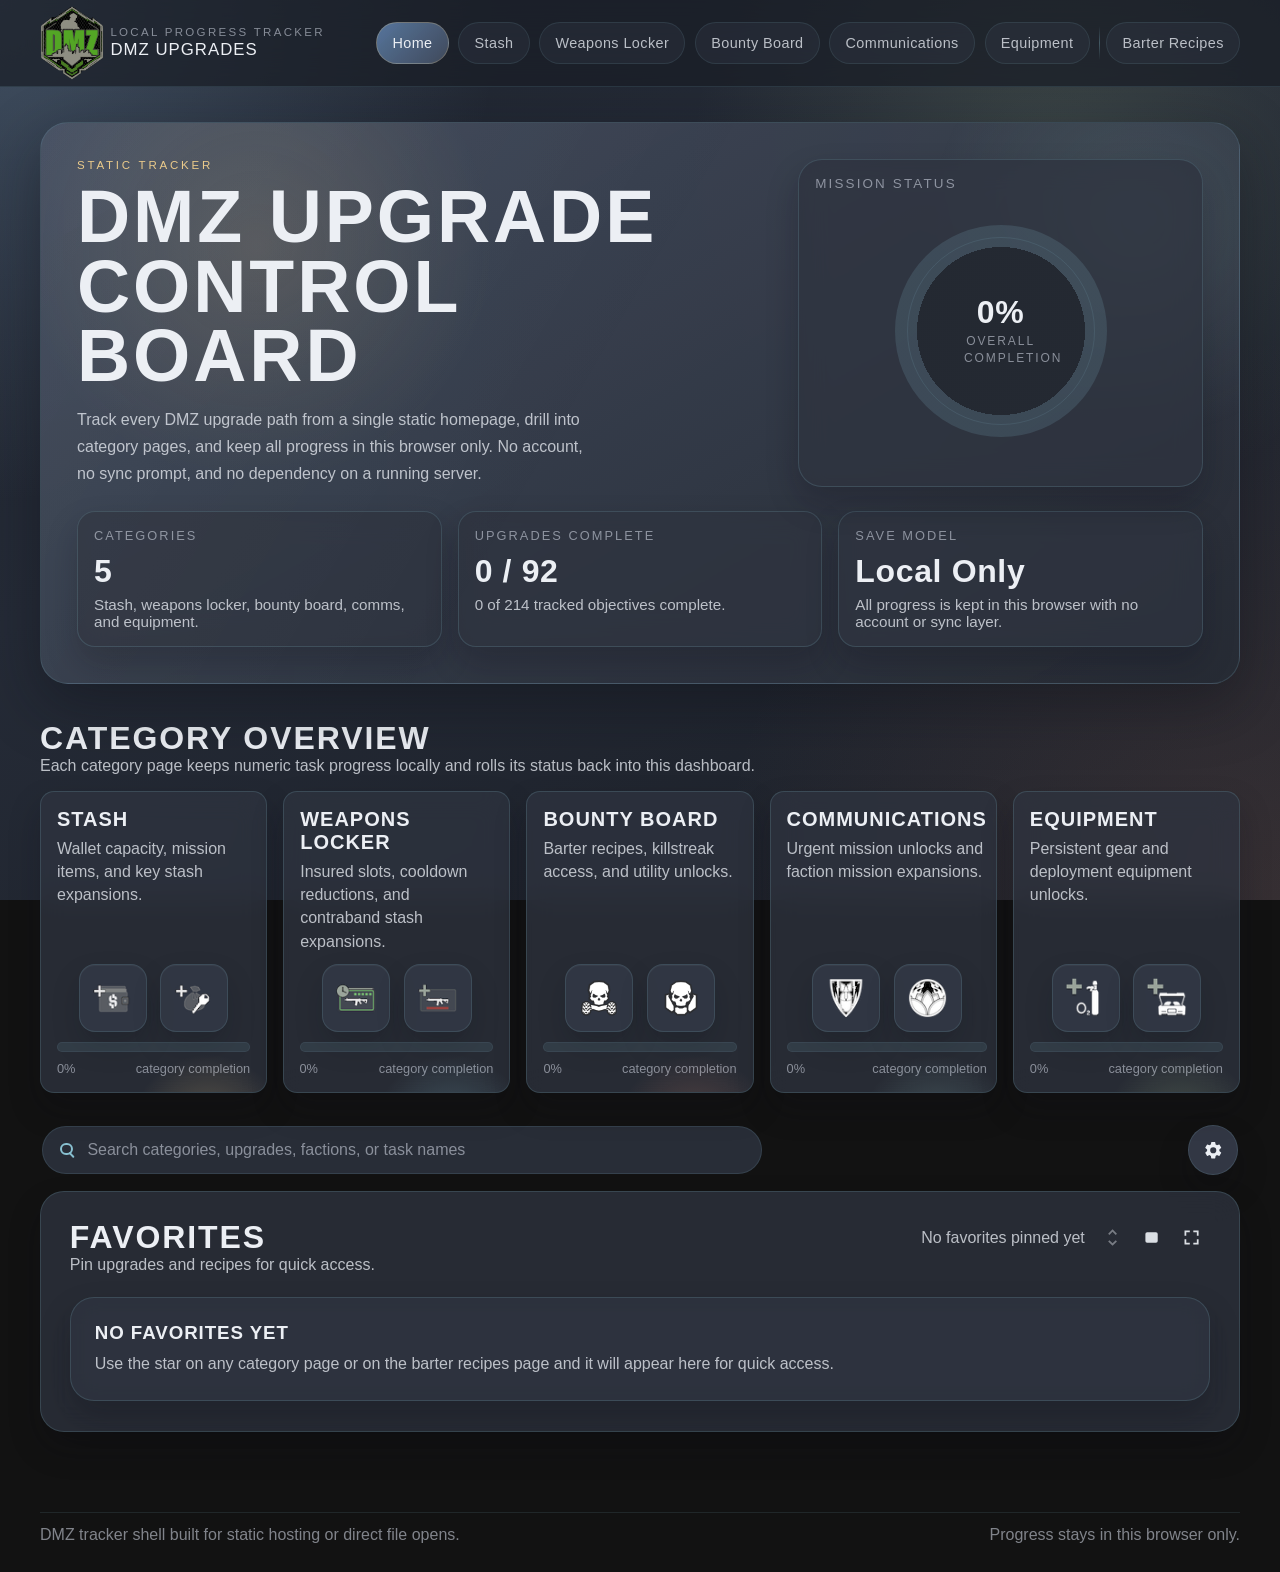
==== commit bf1fe47f: "Simplify favorites panel description for clarity and brevity" ====
--- a/docs/index.html
+++ b/docs/index.html
@@ -88,7 +88,7 @@
             <div class="panel__header">
               <div class="favorites-panel__heading">
                 <h2 class="section-heading__title">Favorites</h2>
-                <p class="section-heading__copy">Pin your favorite upgrades from category pages or favorite recipes from the barter page, then jump back into them from the homepage.</p>
+                <p class="section-heading__copy">Pin upgrades and recipes for quick access.</p>
               </div>
               <div class="panel__header-actions">
                 <div class="favorites-panel__search">
